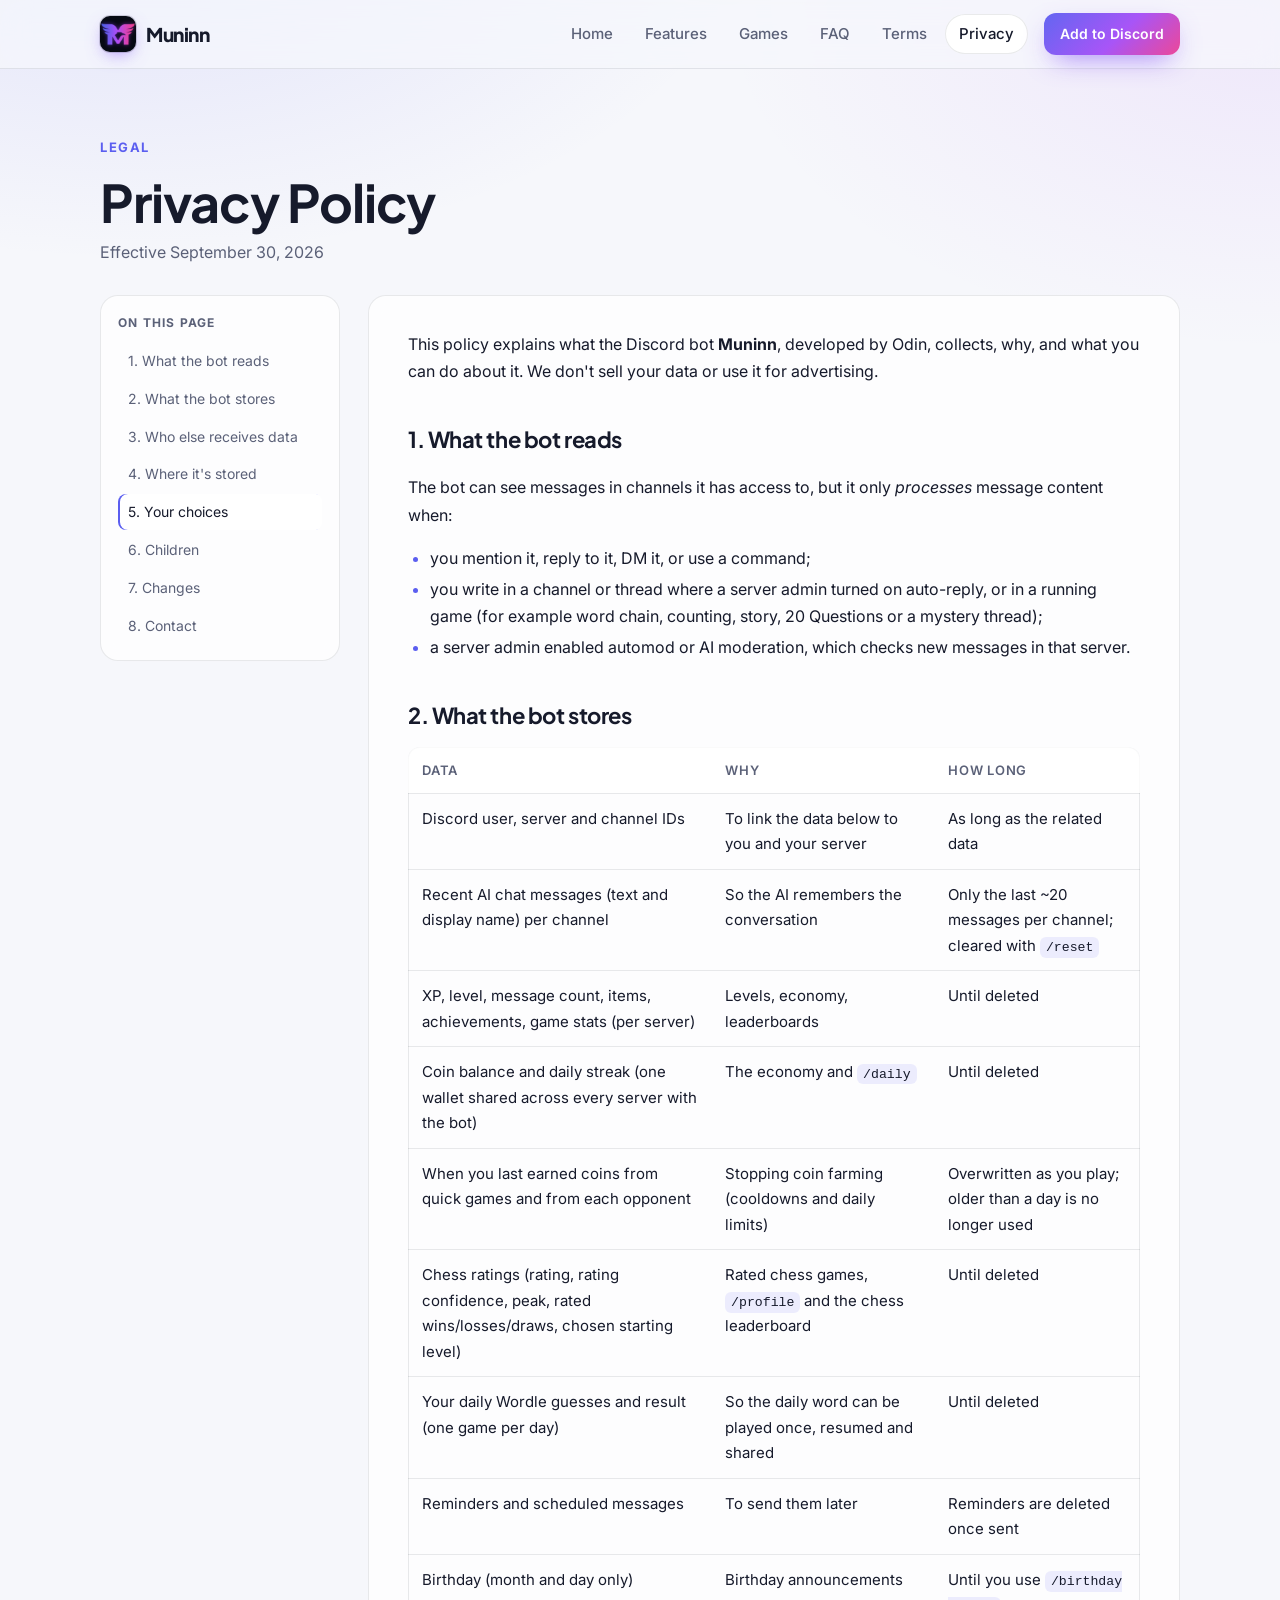
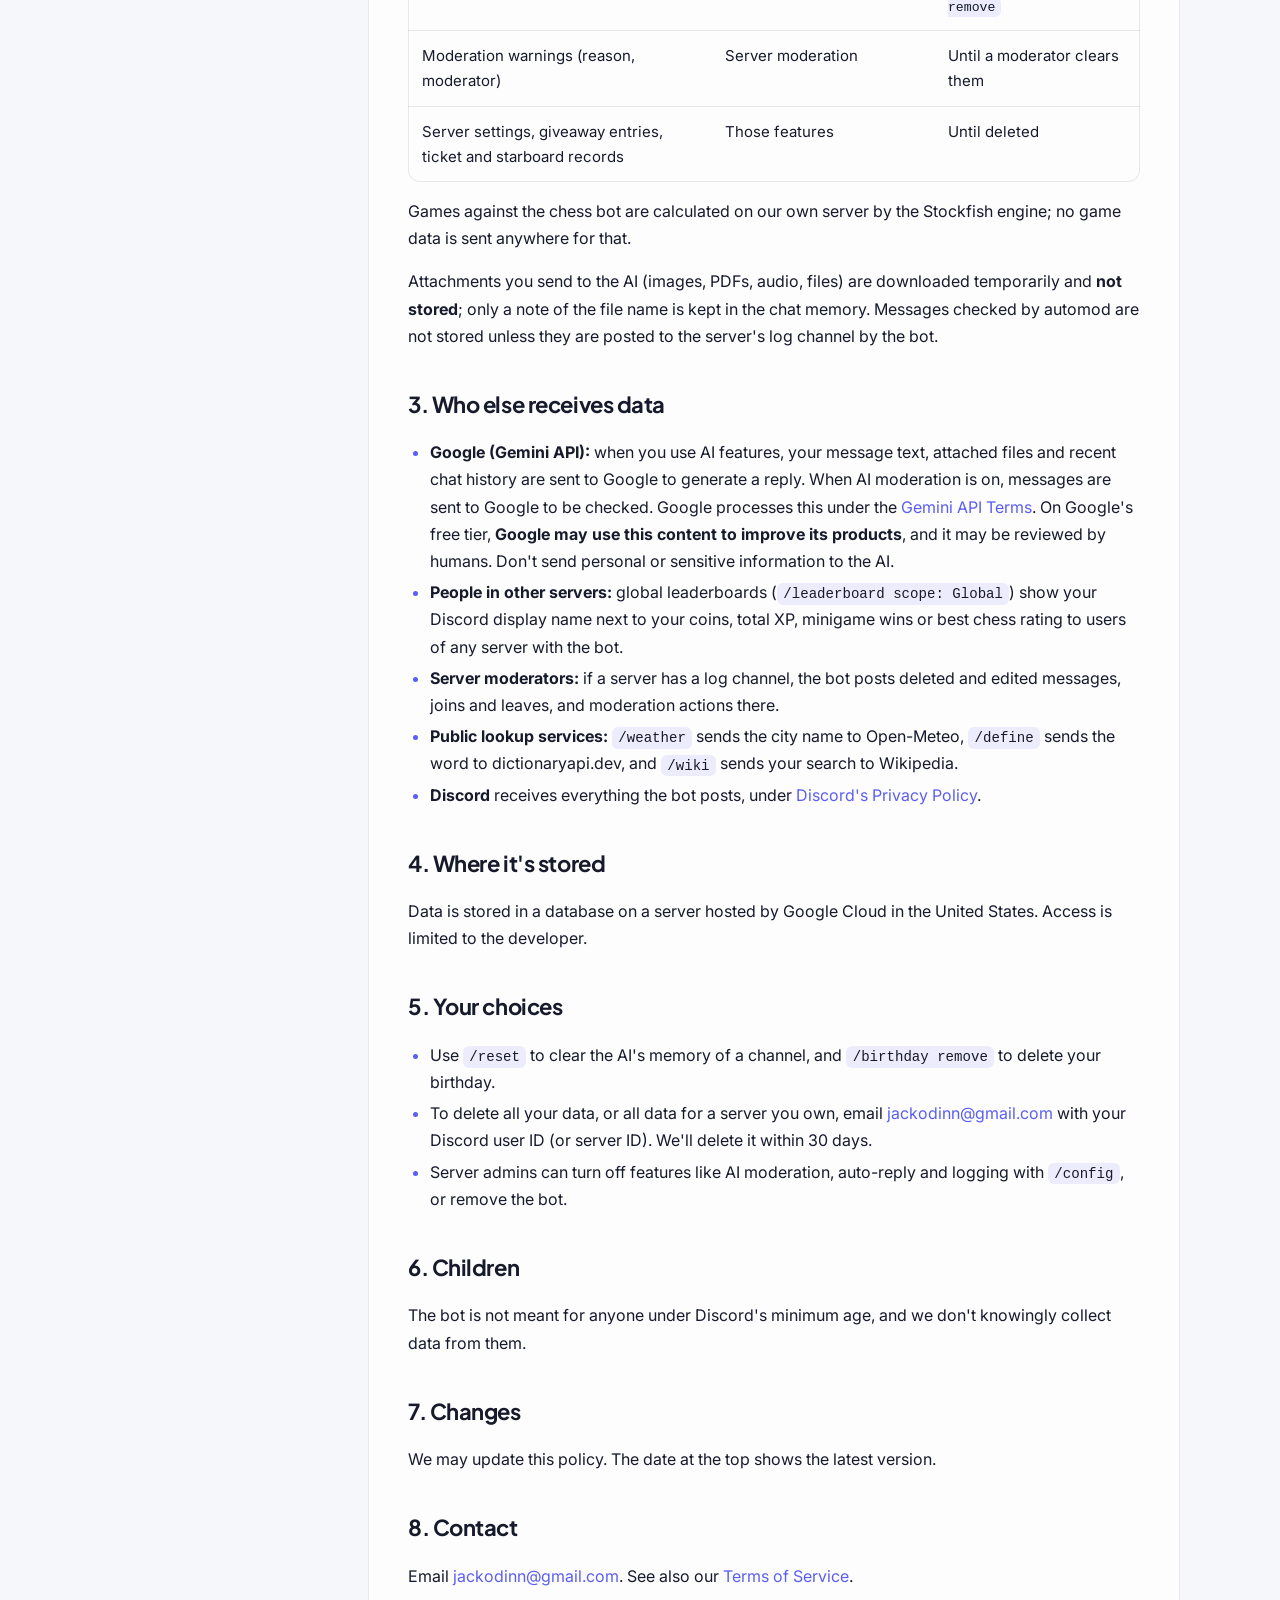
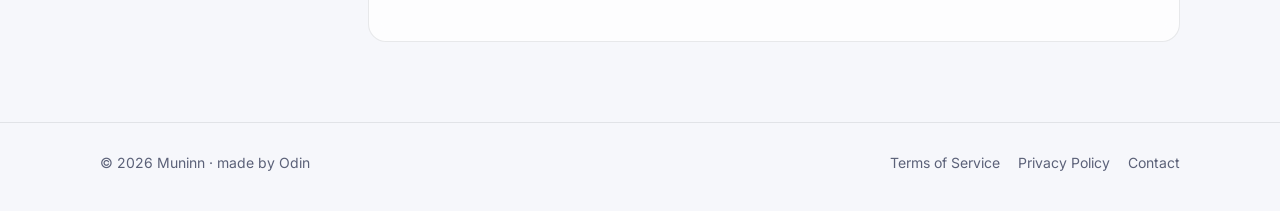
==== privacy.html @ 5df049d1 "Privacy: daily Wordle guesses are saved Co-Authored-By: Claude Opus 5.5 <noreply@anthropic.com> Clau" ====
<!doctype html>
<html lang="en">
<head>
  <meta charset="utf-8">
  <meta name="viewport" content="width=device-width, initial-scale=1">
  <title>Privacy Policy · Muninn</title>
  <meta name="description" content="What the Muninn Discord bot collects, why, and how to delete it.">
  <link rel="icon" type="image/png" sizes="32x32" href="assets/brand/favicon-32.png">
  <link rel="icon" type="image/png" sizes="192x192" href="assets/brand/icon-192.png">
  <link rel="apple-touch-icon" href="assets/brand/apple-touch-icon.png">
  <meta name="theme-color" content="#0a0c14">
  <meta property="og:type" content="website">
  <meta property="og:site_name" content="Muninn">
  <meta property="og:title" content="Privacy Policy · Muninn">
  <meta property="og:description" content="What the Muninn Discord bot collects, why, and how to delete it.">
  <meta property="og:url" content="https://jackodinn.github.io/Muninn-SubDetails-Website/privacy.html">
  <meta property="og:image" content="https://jackodinn.github.io/Muninn-SubDetails-Website/assets/brand/og.jpg">
  <meta property="og:image:width" content="1200">
  <meta property="og:image:height" content="630">
  <meta property="og:image:alt" content="Muninn logo and a purple raven, with the text: AI chat, 30 minigames, a Stockfish chess bot, levels and moderation for your Discord server">
  <meta name="twitter:card" content="summary_large_image">
  <link rel="preconnect" href="https://fonts.googleapis.com">
  <link rel="preconnect" href="https://fonts.gstatic.com" crossorigin>
  <link rel="stylesheet" href="https://fonts.googleapis.com/css2?family=Inter:wght@400;500;600;700&family=Plus+Jakarta+Sans:wght@700;800&display=swap">
  <link rel="stylesheet" href="style.css">
  <script src="config.js"></script>
  <script src="site.js" defer></script>
</head>
<body>
  <header class="nav">
    <div class="container">
      <a class="brand" href="index.html"><img class="brand-mark" src="assets/brand/icon-192.png" alt="" width="36" height="36"><span data-site="botName">Muninn</span></a>
      <nav class="nav-links" aria-label="Main">
        <a href="index.html">Home</a>
        <a href="index.html#features">Features</a>
        <a href="index.html#games">Games</a>
        <a href="index.html#faq">FAQ</a>
        <a href="terms.html">Terms</a>
        <a href="privacy.html" aria-current="page">Privacy</a>
      </nav>
      <a class="btn shine" data-invite href="#">Add to Discord</a>
    </div>
    <span class="nav-progress" aria-hidden="true"></span>
  </header>

  <main>
    <section class="doc-hero">
      <div class="container">
        <span class="eyebrow">Legal</span>
        <h1>Privacy Policy</h1>
        <p>Effective <span data-site="effectiveDate">September 30, 2026</span></p>
      </div>
    </section>
    <div class="container doc">
      <aside class="card toc" aria-label="On this page"><strong>On this page</strong><ol></ol></aside>
      <article class="card prose">
        <p>This policy explains what the Discord bot <strong><span data-site="botName">Muninn</span></strong>, developed by <span data-site="developer">Odin</span>, collects, why, and what you can do about it. We don't sell your data or use it for advertising.</p>

        <h2>1. What the bot reads</h2>
        <p>The bot can see messages in channels it has access to, but it only <em>processes</em> message content when:</p>
        <ul>
          <li>you mention it, reply to it, DM it, or use a command;</li>
          <li>you write in a channel or thread where a server admin turned on auto-reply, or in a running game (for example word chain, counting, story, 20 Questions or a mystery thread);</li>
          <li>a server admin enabled automod or AI moderation, which checks new messages in that server.</li>
        </ul>

        <h2>2. What the bot stores</h2>
        <div class="table-wrap">
          <table>
            <tr><th>Data</th><th>Why</th><th>How long</th></tr>
            <tr><td>Discord user, server and channel IDs</td><td>To link the data below to you and your server</td><td>As long as the related data</td></tr>
            <tr><td>Recent AI chat messages (text and display name) per channel</td><td>So the AI remembers the conversation</td><td>Only the last ~20 messages per channel; cleared with <code>/reset</code></td></tr>
            <tr><td>XP, level, message count, items, achievements, game stats (per server)</td><td>Levels, economy, leaderboards</td><td>Until deleted</td></tr>
            <tr><td>Coin balance and daily streak (one wallet shared across every server with the bot)</td><td>The economy and <code>/daily</code></td><td>Until deleted</td></tr>
            <tr><td>When you last earned coins from quick games and from each opponent</td><td>Stopping coin farming (cooldowns and daily limits)</td><td>Overwritten as you play; older than a day is no longer used</td></tr>
            <tr><td>Chess ratings (rating, rating confidence, peak, rated wins/losses/draws, chosen starting level)</td><td>Rated chess games, <code>/profile</code> and the chess leaderboard</td><td>Until deleted</td></tr>
            <tr><td>Your daily Wordle guesses and result (one game per day)</td><td>So the daily word can be played once, resumed and shared</td><td>Until deleted</td></tr>
            <tr><td>Reminders and scheduled messages</td><td>To send them later</td><td>Reminders are deleted once sent</td></tr>
            <tr><td>Birthday (month and day only)</td><td>Birthday announcements</td><td>Until you use <code>/birthday remove</code></td></tr>
            <tr><td>Moderation warnings (reason, moderator)</td><td>Server moderation</td><td>Until a moderator clears them</td></tr>
            <tr><td>Server settings, giveaway entries, ticket and starboard records</td><td>Those features</td><td>Until deleted</td></tr>
          </table>
        </div>
        <p>Games against the chess bot are calculated on our own server by the Stockfish engine; no game data is sent anywhere for that.</p>
        <p>Attachments you send to the AI (images, PDFs, audio, files) are downloaded temporarily and <strong>not stored</strong>; only a note of the file name is kept in the chat memory. Messages checked by automod are not stored unless they are posted to the server's log channel by the bot.</p>

        <h2>3. Who else receives data</h2>
        <ul>
          <li><strong>Google (Gemini API):</strong> when you use AI features, your message text, attached files and recent chat history are sent to Google to generate a reply. When AI moderation is on, messages are sent to Google to be checked. Google processes this under the <a href="https://ai.google.dev/gemini-api/terms">Gemini API Terms</a>. On Google's free tier, <strong>Google may use this content to improve its products</strong>, and it may be reviewed by humans. Don't send personal or sensitive information to the AI.</li>
          <li><strong>People in other servers:</strong> global leaderboards (<code>/leaderboard scope: Global</code>) show your Discord display name next to your coins, total XP, minigame wins or best chess rating to users of any server with the bot.</li>
          <li><strong>Server moderators:</strong> if a server has a log channel, the bot posts deleted and edited messages, joins and leaves, and moderation actions there.</li>
          <li><strong>Public lookup services:</strong> <code>/weather</code> sends the city name to Open-Meteo, <code>/define</code> sends the word to dictionaryapi.dev, and <code>/wiki</code> sends your search to Wikipedia.</li>
          <li><strong>Discord</strong> receives everything the bot posts, under <a href="https://discord.com/privacy">Discord's Privacy Policy</a>.</li>
        </ul>

        <h2>4. Where it's stored</h2>
        <p>Data is stored in a database on a server hosted by Google Cloud in the United States. Access is limited to the developer.</p>

        <h2>5. Your choices</h2>
        <ul>
          <li>Use <code>/reset</code> to clear the AI's memory of a channel, and <code>/birthday remove</code> to delete your birthday.</li>
          <li>To delete all your data, or all data for a server you own, email <a data-mailto href="#">your-email@example.com</a> with your Discord user ID (or server ID). We'll delete it within 30 days.</li>
          <li>Server admins can turn off features like AI moderation, auto-reply and logging with <code>/config</code>, or remove the bot.</li>
        </ul>

        <h2>6. Children</h2>
        <p>The bot is not meant for anyone under Discord's minimum age, and we don't knowingly collect data from them.</p>

        <h2>7. Changes</h2>
        <p>We may update this policy. The date at the top shows the latest version.</p>

        <h2>8. Contact</h2>
        <p>Email <a data-mailto href="#">your-email@example.com</a>. See also our <a href="terms.html">Terms of Service</a>.</p>
      </article>
    </div>
  </main>

  <footer>
    <div class="container">
      <p>© <span data-year>2026</span> <span data-site="botName">Muninn</span> · made by <span data-site="developer">Odin</span></p>
      <nav aria-label="Footer"><a href="terms.html">Terms of Service</a><a href="privacy.html">Privacy Policy</a><a data-mailto="link" href="#">Contact</a></nav>
    </div>
  </footer>
</body>
</html>
---- style.css ----
/* Muninn website: dark-first, glassy cards, gradient accents. Light mode follows the system. */
:root {
  --bg: #0a0c14;
  --bg-glow-1: rgba(99, 102, 241, 0.22);
  --bg-glow-2: rgba(168, 85, 247, 0.16);
  --surface: rgba(255, 255, 255, 0.04);
  --surface-strong: rgba(255, 255, 255, 0.07);
  --border: rgba(255, 255, 255, 0.09);
  --border-strong: rgba(255, 255, 255, 0.16);
  --text: #eceef6;
  --muted: #9aa0b5;
  --accent: #8b8cff;
  --gradient: linear-gradient(135deg, #6366f1 0%, #a855f7 55%, #ec4899 100%);
  --shadow: 0 20px 50px -20px rgba(0, 0, 0, 0.6);
  --radius: 18px;
  --nav-bg: rgba(10, 12, 20, 0.7);
  --code-bg: rgba(139, 140, 255, 0.12);
  color-scheme: dark;
}
@media (prefers-color-scheme: light) {
  :root {
    --bg: #f6f7fb;
    --bg-glow-1: rgba(99, 102, 241, 0.14);
    --bg-glow-2: rgba(168, 85, 247, 0.1);
    --surface: rgba(255, 255, 255, 0.75);
    --surface-strong: #ffffff;
    --border: rgba(20, 24, 40, 0.09);
    --border-strong: rgba(20, 24, 40, 0.16);
    --text: #161a2b;
    --muted: #5b6178;
    --accent: #5b5ef0;
    --shadow: 0 20px 50px -24px rgba(30, 35, 70, 0.28);
    --nav-bg: rgba(246, 247, 251, 0.75);
    --code-bg: rgba(91, 94, 240, 0.1);
    color-scheme: light;
  }
}

* { box-sizing: border-box; }
html { scroll-behavior: smooth; scroll-padding-top: 88px; }
body {
  margin: 0;
  min-height: 100vh;
  background:
    radial-gradient(900px 500px at 10% -10%, var(--bg-glow-1), transparent 70%),
    radial-gradient(800px 500px at 100% 0%, var(--bg-glow-2), transparent 70%),
    var(--bg);
  background-attachment: fixed;
  color: var(--text);
  font: 16px/1.7 "Inter", system-ui, -apple-system, "Segoe UI", Roboto, sans-serif;
  -webkit-font-smoothing: antialiased;
}
h1, h2, h3, .brand { font-family: "Plus Jakarta Sans", "Inter", system-ui, sans-serif; letter-spacing: -0.02em; }
a { color: var(--accent); text-decoration: none; }
a:hover { text-decoration: underline; }
:focus-visible { outline: 2px solid var(--accent); outline-offset: 3px; border-radius: 6px; }
code {
  font: 0.88em/1 "JetBrains Mono", ui-monospace, SFMono-Regular, Menlo, monospace;
  background: var(--code-bg);
  color: var(--text);
  padding: 0.2em 0.45em;
  border-radius: 6px;
}
img { max-width: 100%; display: block; }
[hidden] { display: none !important; }

/* Scrollbar */
* { scrollbar-width: thin; scrollbar-color: var(--border-strong) transparent; }
::-webkit-scrollbar { width: 10px; height: 10px; }
::-webkit-scrollbar-track { background: transparent; }
::-webkit-scrollbar-thumb { background: var(--border-strong); border-radius: 999px; border: 2px solid transparent; background-clip: padding-box; }
::-webkit-scrollbar-thumb:hover { background: var(--accent); background-clip: padding-box; }

.container { max-width: 1120px; margin: 0 auto; padding: 0 20px; }

/* Navigation */
.nav {
  position: sticky; top: 0; z-index: 10;
  background: var(--nav-bg);
  backdrop-filter: blur(14px) saturate(160%);
  -webkit-backdrop-filter: blur(14px) saturate(160%);
  border-bottom: 1px solid var(--border);
}
.nav .container { display: flex; align-items: center; gap: 16px; height: 68px; }
.brand { display: flex; align-items: center; gap: 10px; font-weight: 800; font-size: 19px; color: var(--text); }
.brand:hover { text-decoration: none; }
.brand-mark {
  width: 36px; height: 36px; border-radius: 10px; background: #0a0c14;
  box-shadow: 0 0 0 1px var(--border-strong), 0 6px 18px -6px rgba(139, 92, 246, 0.8);
}
.nav-links { display: flex; gap: 4px; margin-left: auto; }
.nav-links a {
  color: var(--muted); font-weight: 500; font-size: 15px; padding: 7px 14px; border-radius: 999px; transition: color 0.2s, background 0.2s;
  white-space: nowrap;
}
.nav-links a:hover { color: var(--text); background: var(--surface-strong); text-decoration: none; }
.nav-links a[aria-current="page"] { color: var(--text); background: var(--surface-strong); box-shadow: inset 0 0 0 1px var(--border); }
.nav .btn { padding: 9px 16px; font-size: 14px; }

/* Buttons */
.btn {
  display: inline-flex; align-items: center; gap: 8px; padding: 13px 22px; border-radius: 12px;
  font-weight: 600; font-size: 15px; color: #fff; background: var(--gradient); border: 0;
  box-shadow: 0 10px 28px -10px rgba(139, 92, 246, 0.9); transition: transform 0.2s, box-shadow 0.2s, filter 0.2s;
}
.btn:hover { text-decoration: none; transform: translateY(-2px); filter: brightness(1.08); box-shadow: 0 16px 36px -12px rgba(139, 92, 246, 1); }
.btn-ghost { background: var(--surface); color: var(--text); box-shadow: inset 0 0 0 1px var(--border-strong); }
.btn-ghost:hover { background: var(--surface-strong); box-shadow: inset 0 0 0 1px var(--accent); }

/* Hero */
.hero { padding: 88px 0 56px; text-align: center; }
.hero-logo {
  width: 150px; height: 150px; margin: 0 auto 28px; border-radius: 36px; background: #0a0c14;
  box-shadow: 0 0 0 1px var(--border-strong), 0 24px 70px -18px rgba(168, 85, 247, 0.75);
}
.badge {
  display: inline-flex; align-items: center; gap: 8px; padding: 6px 14px; border-radius: 999px; font-size: 13px; font-weight: 600;
  color: var(--muted); background: var(--surface); box-shadow: inset 0 0 0 1px var(--border);
}
.badge .dot { width: 8px; height: 8px; border-radius: 50%; background: #22c55e; box-shadow: 0 0 0 4px rgba(34, 197, 94, 0.18); }
.hero h1 { font-size: clamp(40px, 7vw, 72px); line-height: 1.05; margin: 22px 0 16px; font-weight: 800; }
.gradient-text { background: var(--gradient); -webkit-background-clip: text; background-clip: text; color: transparent; }
.hero p.lead { font-size: clamp(17px, 2.2vw, 20px); color: var(--muted); max-width: 640px; margin: 0 auto 32px; }
.hero-actions { display: flex; gap: 12px; justify-content: center; flex-wrap: wrap; }
.stats { display: grid; grid-template-columns: repeat(4, 1fr); gap: 12px; max-width: 760px; margin: 56px auto 0; }
.stat { padding: 18px 12px; border-radius: 16px; background: var(--surface); box-shadow: inset 0 0 0 1px var(--border); }
.stat strong { display: block; font: 800 28px/1.1 "Plus Jakarta Sans", sans-serif; }
.stat > span { color: var(--muted); font-size: 13px; }

/* Sections */
section { padding: 56px 0; }
.section-head { text-align: center; max-width: 640px; margin: 0 auto 36px; }
.eyebrow { color: var(--accent); font-weight: 700; font-size: 13px; letter-spacing: 0.12em; text-transform: uppercase; }
.section-head h2 { font-size: clamp(28px, 4vw, 40px); line-height: 1.15; margin: 10px 0 12px; }
.section-head p { color: var(--muted); margin: 0; }

.card {
  background: var(--surface); border-radius: var(--radius); box-shadow: inset 0 0 0 1px var(--border);
  backdrop-filter: blur(10px); -webkit-backdrop-filter: blur(10px);
}
.features { display: grid; grid-template-columns: repeat(3, 1fr); gap: 16px; }
.feature { padding: 24px; transition: transform 0.25s, box-shadow 0.25s, background 0.25s; }
.feature:hover { transform: translateY(-4px); background: var(--surface-strong); box-shadow: inset 0 0 0 1px var(--border-strong), var(--shadow); }
.icon {
  width: 46px; height: 46px; border-radius: 13px; display: grid; place-items: center; font-size: 22px; margin-bottom: 16px;
  background: linear-gradient(135deg, rgba(99, 102, 241, 0.25), rgba(168, 85, 247, 0.2)); box-shadow: inset 0 0 0 1px var(--border);
}
.feature h3 { margin: 0 0 6px; font-size: 18px; }
.feature p { margin: 0; color: var(--muted); font-size: 15px; }
.feature code { font-size: 0.82em; }

/* Game showcase */
.showcase { display: grid; grid-template-columns: repeat(6, 1fr); gap: 16px; align-items: start; }
.shot { padding: 14px; display: flex; flex-direction: column; gap: 12px; grid-column: span 2; }
.shot.wide { grid-column: span 3; }
.shot img { border-radius: 12px; width: 100%; height: auto; }
.shot figcaption { display: flex; justify-content: space-between; align-items: baseline; gap: 8px; padding: 0 4px 2px; }
.shot figcaption strong { font-size: 15px; }
.shot figcaption span { color: var(--muted); font-size: 13px; }
figure { margin: 0; }

/* Steps */
.steps { display: grid; grid-template-columns: repeat(3, 1fr); gap: 16px; counter-reset: step; }
.step { padding: 24px; }
.step::before {
  counter-increment: step; content: counter(step);
  display: grid; place-items: center; width: 34px; height: 34px; border-radius: 10px; margin-bottom: 14px;
  font: 800 16px/1 "Plus Jakarta Sans", sans-serif; color: #fff; background: var(--gradient);
}
.step h3 { margin: 0 0 6px; font-size: 17px; }
.step p { margin: 0; color: var(--muted); font-size: 15px; }

.cta { text-align: center; padding: 48px 24px; position: relative; overflow: hidden; }
.cta::before { content: ""; position: absolute; inset: -40% -10% auto; height: 120%; background: radial-gradient(closest-side, var(--bg-glow-1), transparent); pointer-events: none; }
.cta > * { position: relative; }
.cta h2 { font-size: clamp(26px, 4vw, 36px); margin: 0 0 10px; }
.cta p { color: var(--muted); margin: 0 0 24px; }

/* Legal pages */
.doc-hero { padding: 64px 0 28px; }
.doc-hero h1 { font-size: clamp(34px, 5vw, 52px); margin: 14px 0 8px; line-height: 1.1; }
.doc-hero p { color: var(--muted); margin: 0; }
.doc { display: grid; grid-template-columns: 240px 1fr; gap: 28px; align-items: start; padding-bottom: 56px; }
.toc { position: sticky; top: 92px; padding: 18px; font-size: 14px; }
.toc strong { display: block; font-size: 12px; letter-spacing: 0.1em; text-transform: uppercase; color: var(--muted); margin-bottom: 10px; }
.toc ol { list-style: none; margin: 0; padding: 0; display: grid; gap: 2px; }
.toc a { display: block; color: var(--muted); padding: 6px 10px; border-radius: 8px; transition: background 0.2s, color 0.2s; }
.toc a:hover, .toc a.active { color: var(--text); background: var(--surface-strong); text-decoration: none; }
.toc a.active { box-shadow: inset 2px 0 0 var(--accent); }
.prose { padding: 36px 40px; min-width: 0; }
.prose > :first-child { margin-top: 0; }
.prose h2 { font-size: 22px; margin: 36px 0 10px; }
.prose ul { padding-left: 22px; }
.prose li { margin: 4px 0; }
.prose li::marker { color: var(--accent); }
.table-wrap { overflow-x: auto; border-radius: 12px; box-shadow: inset 0 0 0 1px var(--border); margin: 12px 0 16px; }
table { width: 100%; border-collapse: collapse; font-size: 15px; min-width: 560px; }
th, td { text-align: left; padding: 12px 14px; border-bottom: 1px solid var(--border); vertical-align: top; }
tr:last-child td { border-bottom: 0; }
th { color: var(--muted); font-weight: 600; font-size: 13px; text-transform: uppercase; letter-spacing: 0.06em; background: var(--surface); }
.callout { padding: 14px 18px; border-radius: 12px; background: var(--code-bg); box-shadow: inset 3px 0 0 var(--accent); margin: 16px 0; }

/* Footer */
footer { border-top: 1px solid var(--border); margin-top: 24px; }
footer .container { display: flex; justify-content: space-between; align-items: center; gap: 16px; padding-top: 28px; padding-bottom: 36px; flex-wrap: wrap; }
footer p { margin: 0; color: var(--muted); font-size: 14px; }
footer nav { display: flex; gap: 18px; font-size: 14px; }
footer nav a { color: var(--muted); }
footer nav a:hover { color: var(--text); }

/* Scroll-in animation (skipped for people who prefer less motion) */
.reveal { opacity: 0; transform: translateY(18px); transition: opacity 0.6s ease, transform 0.6s ease; }
.reveal.visible { opacity: 1; transform: none; }
@media (prefers-reduced-motion: reduce) {
  html { scroll-behavior: auto; }
  .reveal { opacity: 1; transform: none; transition: none; }
  .btn, .feature { transition: none; }
}

/* Responsive */
@media (max-width: 900px) {
  .features { grid-template-columns: repeat(2, 1fr); }
  .shot, .shot.wide { grid-column: span 3; }
  .doc { grid-template-columns: 1fr; }
  .toc { position: static; }
  .toc ol { grid-template-columns: repeat(2, 1fr); }
}
@media (max-width: 640px) {
  .container { padding: 0 16px; }
  .nav .container { height: auto; padding-top: 12px; padding-bottom: 12px; flex-wrap: wrap; }
  .nav-links { order: 3; width: 100%; margin-left: 0; overflow-x: auto; }
  .nav .btn { margin-left: auto; }
  .hero { padding: 48px 0 40px; }
  .hero-logo { width: 112px; height: 112px; border-radius: 28px; margin-bottom: 22px; }
  .stats { grid-template-columns: repeat(2, 1fr); margin-top: 40px; }
  .features, .steps { grid-template-columns: 1fr; }
  .shot, .shot.wide { grid-column: span 6; }
  .toc ol { grid-template-columns: 1fr; }
  .prose { padding: 24px 20px; }
  section { padding: 40px 0; }
}

/* =====================================================================
   v2 effects (ideas adapted from the Topnet Motion Lookbook)
   ===================================================================== */
.container.narrow { max-width: 760px; }
.reveal { transition-delay: var(--d, 0ms); }

/* Header: shrinks after scrolling, with a reading-progress line */
.nav .container { transition: height 0.35s ease; }
.nav.stuck .container { height: 56px; }
.nav .brand-mark { transition: width 0.35s, height 0.35s; }
.nav.stuck .brand-mark { width: 30px; height: 30px; }
.nav.stuck { box-shadow: 0 10px 30px -18px rgba(0, 0, 0, 0.8); }
.nav-progress { position: absolute; left: 0; bottom: -1px; height: 2px; width: 0; background: var(--gradient); }

/* Buttons: shine sweep, arrow circle, fill on hover */
.btn { position: relative; overflow: hidden; }
.btn.shine::after {
  content: ""; position: absolute; inset: 0; transform: translateX(-130%);
  background: linear-gradient(110deg, transparent 30%, rgba(255, 255, 255, 0.45) 50%, transparent 70%);
}
.btn.shine:hover::after { transition: transform 0.8s ease; transform: translateX(130%); }
.loaded .hero .btn.shine::after { animation: shine 1.2s 1.1s ease; }
@keyframes shine { from { transform: translateX(-130%); } to { transform: translateX(130%); } }
.btn-arrow { padding-right: 52px; }
.btn-arrow .circ {
  position: absolute; right: 6px; top: 6px; bottom: 6px; aspect-ratio: 1; border-radius: 9px;
  background: rgba(255, 255, 255, 0.18); display: grid; place-items: center; transition: background 0.3s, color 0.3s;
}
.btn-arrow .circ svg { width: 16px; height: 16px; transition: transform 0.35s; }
.btn-arrow:hover .circ { background: #fff; color: #7c3aed; }
.btn-arrow:hover .circ svg { transform: rotate(-45deg); }
.btn-fill { background: linear-gradient(var(--accent), var(--accent)) 0 0 / 0 100% no-repeat, var(--surface); transition: background-size 0.45s cubic-bezier(.2, .8, .2, 1), color 0.3s, box-shadow 0.3s, transform 0.2s; }
.btn-fill:hover { background-size: 100% 100%; color: #fff; }

/* Hero: drifting dot grid, glowing blobs, parallax badges */
.hero { position: relative; overflow: hidden; isolation: isolate; }
.hero-grid {
  position: absolute; inset: -40px; z-index: -1;
  background-image: radial-gradient(rgba(167, 139, 250, 0.35) 1.2px, transparent 1.4px); background-size: 24px 24px;
  animation: drift 18s linear infinite;
  -webkit-mask-image: radial-gradient(ellipse 60% 70% at 50% 35%, #000 10%, transparent 70%);
  mask-image: radial-gradient(ellipse 60% 70% at 50% 35%, #000 10%, transparent 70%);
}
@keyframes drift { to { transform: translate(24px, 24px); } }
.blob { position: absolute; z-index: -1; border-radius: 50%; filter: blur(60px); opacity: 0.55; pointer-events: none; }
.blob-a { width: 380px; height: 380px; background: #6d28d9; left: -120px; top: -80px; animation: blob 12s ease-in-out infinite alternate; }
.blob-b { width: 320px; height: 320px; background: #db2777; right: -100px; top: 160px; opacity: 0.35; animation: blob 15s ease-in-out infinite alternate-reverse; }
@keyframes blob { to { transform: translate(60px, 40px) scale(1.15); } }
@media (prefers-color-scheme: light) { .blob { opacity: 0.18; } .blob-b { opacity: 0.12; } }
.hero-visual { position: relative; width: min(620px, 100%); height: 196px; margin: 0 auto 8px; display: grid; place-items: center; }
.hero-visual .hero-logo { margin: 0; }
.hero-visual [data-depth] { transition: translate 0.35s ease-out; }
.float-badge {
  position: absolute; display: flex; align-items: center; gap: 10px; padding: 9px 13px; border-radius: 14px; text-align: left;
  background: var(--nav-bg); backdrop-filter: blur(12px); -webkit-backdrop-filter: blur(12px);
  box-shadow: inset 0 0 0 1px var(--border-strong), var(--shadow); white-space: nowrap; animation: bob 4.5s ease-in-out infinite;
}
.float-badge b { display: block; font-size: 13px; line-height: 1.2; }
.float-badge small { color: var(--muted); font-size: 11.5px; }
.fb-ic { width: 30px; height: 30px; border-radius: 9px; display: grid; place-items: center; background: var(--surface-strong); font-size: 16px; }
.fb-1 { left: 0; top: 6px; }
.fb-2 { right: 0; top: 66px; animation-delay: -1.5s; }
.fb-3 { left: 40px; bottom: 4px; animation-delay: -3s; }
@keyframes bob { 50% { transform: translateY(-9px); } }
.loaded .float-badge { animation: pop-in 0.7s cubic-bezier(.2, .9, .25, 1.12) both, bob 4.5s 1s ease-in-out infinite; }
.loaded .fb-1 { animation-delay: 0.6s, 1.3s; }
.loaded .fb-2 { animation-delay: 0.8s, 1.5s; }
.loaded .fb-3 { animation-delay: 1s, 1.7s; }
@keyframes pop-in { from { opacity: 0; transform: translateY(16px) scale(0.92); } }
.loaded .hero-logo { animation: logo-in 1s 0.1s cubic-bezier(.2, .9, .25, 1.12) both; }
@keyframes logo-in { from { opacity: 0; transform: translateY(30px) rotate(-6deg) scale(0.9); } }

/* Headline: words rise in; the last part rotates through phrases with a drawn underline */
.w { display: inline-block; overflow: hidden; vertical-align: top; padding-bottom: 0.08em; margin-bottom: -0.08em; }
.w > span { display: inline-block; }
.loaded .w > span { animation: rise 0.8s cubic-bezier(.2, .8, .2, 1) both; animation-delay: calc(var(--i) * 70ms + 150ms); }
@keyframes rise { from { transform: translateY(110%); } }
.rot { display: inline-grid; vertical-align: bottom; overflow: hidden; padding-bottom: 0.12em; }
.rot > span {
  grid-area: 1 / 1; justify-self: start; white-space: nowrap; transform: translateY(105%); opacity: 0;
  background: var(--gradient); -webkit-background-clip: text; background-clip: text; color: transparent;
  transition: transform 0.55s cubic-bezier(.2, .8, .2, 1), opacity 0.4s;
}
.rot > span::after {
  content: ""; display: block; height: 4px; border-radius: 4px; margin-top: 2px; background: var(--gradient);
  transform: scaleX(0); transform-origin: left; transition: transform 0.7s 0.3s cubic-bezier(.2, .8, .2, 1);
}
.rot > span.on { transform: none; opacity: 1; }
.rot > span.on::after { transform: scaleX(1); }
.rot > span.out { transform: translateY(-105%); opacity: 0; }

/* Features: tabs with sliding indicator + Discord mock */
.tabs { display: grid; grid-template-columns: 280px minmax(0, 1fr); gap: 20px; align-items: start; }
.tab-list { position: relative; display: flex; flex-direction: column; gap: 4px; }
.tab-list button {
  display: flex; align-items: center; gap: 12px; text-align: left; padding: 12px 14px 12px 18px; border-radius: 14px;
  background: none; border: 0; color: var(--muted); font: inherit; cursor: pointer; transition: background 0.25s, color 0.25s;
}
.tab-list button b { display: block; color: var(--text); font-size: 15px; }
.tab-list button small { font-size: 13px; }
.tab-list button:hover { background: var(--surface); }
.tab-list button[aria-selected="true"] { background: var(--surface-strong); box-shadow: inset 0 0 0 1px var(--border); }
.t-ic { width: 38px; height: 38px; flex: none; border-radius: 11px; display: grid; place-items: center; font-size: 18px; background: var(--surface-strong); transition: background 0.3s; }
.tab-list button[aria-selected="true"] .t-ic { background: var(--gradient); }
.tab-ind { position: absolute; left: 0; width: 3px; border-radius: 3px; background: var(--gradient); transition: top 0.45s cubic-bezier(.2, .8, .2, 1), height 0.45s; }
.tab-view { overflow: hidden; min-height: 380px; background: #313338; color: #dbdee1; box-shadow: inset 0 0 0 1px rgba(255, 255, 255, 0.06), var(--shadow); }
.dc-bar { display: flex; align-items: center; gap: 8px; padding: 12px 16px; font-weight: 600; color: #f2f3f5; border-bottom: 1px solid #26272d; background: #2b2d31; }
.dc-hash { color: #80848e; font-size: 20px; line-height: 1; }
.dc-dots { margin-left: auto; display: flex; gap: 5px; }
.dc-dots i { width: 9px; height: 9px; border-radius: 50%; background: #4e5058; }
.tab-panel { padding: 16px 18px 20px; display: grid; gap: 14px; }
.tab-panel.swap > * { animation: panel-in 0.5s cubic-bezier(.2, .8, .2, 1) both; }
.tab-panel.swap > *:nth-child(2) { animation-delay: 90ms; }
.tab-panel.swap > *:nth-child(3) { animation-delay: 180ms; }
@keyframes panel-in { from { opacity: 0; transform: translateY(12px); } }
.msg { display: grid; grid-template-columns: 40px minmax(0, 1fr); gap: 12px; font-size: 15px; line-height: 1.45; }
.msg p { margin: 0; }
.av { width: 40px; height: 40px; border-radius: 50%; display: grid; place-items: center; font-weight: 700; color: #fff; background: #5865f2; }
img.av { background: #0a0c14; }
.av-user { background: linear-gradient(135deg, #0ea5e9, #22c55e); }
.who { font-weight: 600; color: #f2f3f5; margin-bottom: 2px !important; }
.who time { font-weight: 400; font-size: 12px; color: #949ba4; margin-left: 6px; }
.app { font-size: 10px; font-weight: 700; background: #5865f2; color: #fff; padding: 1px 5px; border-radius: 4px; vertical-align: 2px; margin-left: 2px; }
.mention { background: rgba(88, 101, 242, 0.3); color: #c9cdfb; border-radius: 4px; padding: 0 3px; }
.cmd { color: #c9cdfb; font-family: "JetBrains Mono", ui-monospace, monospace; font-size: 14px; }
.embed { margin-top: 6px; background: #2b2d31; border-left: 4px solid #a855f7; border-radius: 4px; padding: 10px 14px; font-size: 14px; max-width: 460px; }
.embed b:first-child { display: block; color: #f2f3f5; margin-bottom: 4px; }
.embed ul { margin: 4px 0 0; padding-left: 18px; }
.embed.warn { border-left-color: #f23f43; }
.embed.info { border-left-color: #23a55a; }
.embed .muted { color: #949ba4; font-size: 13px; }
.embed.profile .lvl { color: #dbdee1; font-weight: 600; margin: 2px 0 6px; }
.xp { display: block; height: 6px; border-radius: 6px; background: #1e1f22; overflow: hidden; }
.xp i { display: block; height: 100%; width: 0; background: var(--gradient); transition: width 1.2s 0.3s cubic-bezier(.2, .8, .2, 1); }
.tab-panel:not([hidden]) .xp i { width: 64%; }
.pgrid { display: grid; grid-template-columns: repeat(3, 1fr); gap: 8px; margin-top: 10px; }
.pgrid span { display: grid; font-weight: 700; color: #f2f3f5; }
.pgrid small { font-weight: 600; font-size: 12px; color: #b5bac1; }
.dc-buttons { display: flex; flex-wrap: wrap; gap: 8px; margin-top: 8px; }
.dc-buttons span { background: #4e5058; color: #fff; border-radius: 4px; padding: 6px 14px; font-size: 14px; font-weight: 500; }
.dc-buttons span.ok { background: #248046; }
.panel-points { list-style: none; margin: 4px 0 0; padding: 14px 0 0; border-top: 1px solid #3f4147; display: grid; gap: 6px; font-size: 14px; color: #b5bac1; }
.panel-points li::before { content: "✓"; color: #a78bfa; font-weight: 700; margin-right: 8px; }
.panel-points code { background: #1e1f22; color: #dbdee1; }

/* Command ribbons */
.marquee {
  overflow: hidden; margin-top: 16px; padding-block: 4px;
  -webkit-mask-image: linear-gradient(90deg, transparent, #000 8%, #000 92%, transparent);
  mask-image: linear-gradient(90deg, transparent, #000 8%, #000 92%, transparent);
}
.tabs + .marquee { margin-top: 40px; }
.mq-track { display: flex; gap: 10px; width: max-content; animation: mq 42s linear infinite; }
.marquee.rev .mq-track { animation-direction: reverse; animation-duration: 48s; }
.marquee:hover .mq-track { animation-play-state: paused; }
@keyframes mq { to { transform: translateX(calc(-50% - 5px)); } }
.chip {
  display: inline-flex; align-items: center; gap: 8px; padding: 10px 16px; border-radius: 12px; white-space: nowrap;
  font: 600 14px/1 "JetBrains Mono", ui-monospace, monospace; color: var(--text);
  background: var(--surface); box-shadow: inset 0 0 0 1px var(--border); transition: box-shadow 0.3s, color 0.3s;
}
.chip.alt { background: var(--surface-strong); }
.chip:hover { color: var(--accent); box-shadow: inset 0 0 0 1px var(--accent); }

/* Game flip cards */
.flips { display: grid; grid-template-columns: repeat(3, 1fr); gap: 16px; }
.flip { perspective: 1100px; aspect-ratio: 1 / 1.05; padding: 0; border: 0; background: none; cursor: pointer; font: inherit; color: inherit; text-align: left; }
.flip-in { display: block; position: relative; width: 100%; height: 100%; transform-style: preserve-3d; transition: transform 0.85s cubic-bezier(.3, .75, .2, 1); }
.face { position: absolute; inset: 0; border-radius: var(--radius); overflow: hidden; -webkit-backface-visibility: hidden; backface-visibility: hidden; }
.front { background: #0a0c14; box-shadow: inset 0 0 0 1px var(--border); display: flex; align-items: center; justify-content: center; padding: 16px 16px 66px; }
.front img { min-width: 0; min-height: 0; max-width: 100%; max-height: 100%; width: auto; height: auto; object-fit: contain; border-radius: 10px; }
.flip-label {
  position: absolute; left: 10px; right: 10px; bottom: 10px; display: flex; justify-content: space-between; align-items: center;
  padding: 10px 14px; border-radius: 12px; background: rgba(20, 22, 34, 0.9); color: #eceef6; box-shadow: inset 0 0 0 1px rgba(255, 255, 255, 0.08);
}
.turn { color: #a78bfa; font-size: 18px; transition: transform 0.5s; }
.flip:hover .turn { transform: rotate(180deg); }
.back {
  transform: rotateY(180deg); padding: 24px; display: flex; flex-direction: column; gap: 10px; color: #fff;
  background: linear-gradient(150deg, #312e81, #6d28d9 55%, #be185d);
}
.back b:first-child { font: 800 22px/1.2 "Plus Jakarta Sans", sans-serif; }
.cmdline { font: 600 13px/1.3 "JetBrains Mono", ui-monospace, monospace; background: rgba(0, 0, 0, 0.25); border-radius: 8px; padding: 7px 10px; align-self: flex-start; }
.back .li { display: flex; gap: 8px; font-size: 15px; }
.back .li::before { content: "✓"; font-weight: 700; color: #f0abfc; }
@media (hover: hover) { .flip:hover .flip-in { transform: rotateY(180deg); } }
.flip.flipped .flip-in, .flip:focus-visible .flip-in { transform: rotateY(180deg); }

/* Chess ladder: auto-advancing steps with a big outline number */
.ladder-steps { display: grid; grid-template-columns: repeat(5, 1fr); gap: 10px; }
.ladder-steps button { background: none; border: 0; padding: 0; text-align: left; cursor: pointer; color: var(--muted); font: inherit; }
.ladder-steps .bar { display: block; height: 4px; border-radius: 4px; background: var(--border-strong); overflow: hidden; margin-bottom: 10px; }
.ladder-steps .bar i { display: block; height: 100%; width: 0; background: var(--gradient); }
.ladder-steps button.done .bar i { width: 100%; }
.ladder-steps button[aria-selected="true"] .bar i { animation: fill 5s linear forwards; }
.ladder:hover .ladder-steps button[aria-selected="true"] .bar i { animation-play-state: paused; }
@keyframes fill { from { width: 0; } to { width: 100%; } }
.ladder-steps small { display: block; font-size: 13px; font-weight: 600; }
.ladder-steps b { font: 800 18px/1.3 "Plus Jakarta Sans", sans-serif; color: var(--text); opacity: 0.5; transition: opacity 0.3s; }
.ladder-steps button[aria-selected="true"] { color: var(--text); }
.ladder-steps button[aria-selected="true"] b { opacity: 1; }
.ladder-panel { margin-top: 22px; display: grid; grid-template-columns: auto 1fr; gap: 32px; align-items: center; padding: 30px 34px; }
.ladder-num { font: 800 clamp(72px, 12vw, 132px)/0.85 "Plus Jakarta Sans", sans-serif; letter-spacing: -0.04em; color: transparent; -webkit-text-stroke: 2px var(--accent); min-width: 3.1ch; }
.ladder-body h3 { margin: 0 0 6px; font-size: 24px; }
.ladder-body p { margin: 0 0 14px; color: var(--muted); max-width: 52ch; }
.reward { display: inline-flex; gap: 6px; padding: 7px 12px; border-radius: 999px; font-size: 14px; background: var(--code-bg); }
.ladder-panel.swap .ladder-num { animation: num-in 0.6s cubic-bezier(.2, .8, .2, 1) both; }
.ladder-panel.swap .ladder-body > * { animation: panel-in 0.55s cubic-bezier(.2, .8, .2, 1) both; }
.ladder-panel.swap .ladder-body > *:nth-child(2) { animation-delay: 70ms; }
.ladder-panel.swap .ladder-body > *:nth-child(3) { animation-delay: 140ms; }
@keyframes num-in { from { opacity: 0; transform: translateY(24px) scale(0.9); } }

/* Get started: timeline filling as you scroll */
.timeline { position: relative; padding-left: 66px; display: grid; gap: 36px; }
.tl-track, .tl-fill { position: absolute; left: 22px; top: 8px; width: 2px; border-radius: 2px; }
.tl-track { bottom: 8px; background: var(--border-strong); }
.tl-fill { height: 0; background: var(--gradient); }
.tl-step { position: relative; min-height: 70px; }
.tl-dot {
  position: absolute; left: -66px; top: -4px; width: 46px; height: 46px; border-radius: 50%; display: grid; place-items: center;
  font: 800 16px/1 "Plus Jakarta Sans", sans-serif; color: var(--muted); background: var(--bg); box-shadow: inset 0 0 0 2px var(--border-strong);
  transition: background 0.35s, color 0.35s, box-shadow 0.35s, transform 0.35s;
}
.tl-step.on .tl-dot { background: var(--gradient); color: #fff; box-shadow: 0 8px 22px -8px rgba(168, 85, 247, 0.9); transform: scale(1.08); }
.tl-step b { display: block; font: 800 19px/1.3 "Plus Jakarta Sans", sans-serif; margin-bottom: 4px; color: var(--muted); transition: color 0.35s; }
.tl-step.on b { color: var(--text); }
.tl-step p { margin: 0; color: var(--muted); }

/* FAQ accordion */
.faq { display: grid; grid-template-columns: minmax(0, 0.8fr) minmax(0, 1.3fr); gap: 40px; align-items: start; }
.faq-side h2 { font-size: clamp(28px, 4vw, 40px); margin: 10px 0 8px; }
.faq-side > p { color: var(--muted); margin: 0; }
.faq-cta { margin-top: 22px; padding: 22px; }
.faq-cta b { display: block; font: 800 18px/1.3 "Plus Jakarta Sans", sans-serif; }
.faq-cta p { margin: 4px 0 16px; color: var(--muted); }
.qa { border-bottom: 1px solid var(--border); }
.qa:first-child { border-top: 1px solid var(--border); }
.qa > button {
  width: 100%; display: flex; justify-content: space-between; align-items: center; gap: 16px; padding: 20px 2px;
  background: none; border: 0; color: var(--text); font: 600 16.5px/1.4 "Inter", sans-serif; text-align: left; cursor: pointer; transition: color 0.25s;
}
.qa > button:hover { color: var(--accent); }
.pm { position: relative; width: 32px; height: 32px; flex: none; border-radius: 50%; background: var(--surface-strong); transition: background 0.35s, transform 0.45s cubic-bezier(.2, .8, .2, 1); }
.pm::before, .pm::after { content: ""; position: absolute; left: 50%; top: 50%; width: 12px; height: 2px; margin: -1px 0 0 -6px; border-radius: 2px; background: var(--accent); transition: background 0.35s; }
.pm::after { transform: rotate(90deg); }
.qa.open .pm { background: var(--gradient); transform: rotate(135deg); }
.qa.open .pm::before, .qa.open .pm::after { background: #fff; }
.qa .a { display: grid; grid-template-rows: 0fr; transition: grid-template-rows 0.45s cubic-bezier(.2, .8, .2, 1); }
.qa.open .a { grid-template-rows: 1fr; }
.qa .a > div { overflow: hidden; }
.qa .a p { margin: 0; padding: 0 48px 20px 2px; color: var(--muted); }

/* Responsive for v2 parts */
@media (max-width: 900px) {
  .tabs { grid-template-columns: 1fr; }
  .tab-list { flex-direction: row; overflow-x: auto; padding-bottom: 4px; }
  .tab-list button { flex: none; padding: 10px 14px; }
  .tab-list button small, .tab-ind { display: none; }
  .flips { grid-template-columns: repeat(2, 1fr); }
  .faq { grid-template-columns: 1fr; gap: 24px; }
}
@media (max-width: 640px) {
  .float-badge { display: none; }
  .hero-visual { height: auto; }
  .rot { display: grid; justify-content: center; margin-top: 4px; }
  .rot > span { justify-self: center; }
  .flips { grid-template-columns: 1fr; }
  .ladder-steps { display: flex; overflow-x: auto; padding-bottom: 4px; }
  .ladder-steps button { flex: 0 0 120px; }
  .ladder-panel { grid-template-columns: 1fr; gap: 10px; padding: 22px; }
  .timeline { padding-left: 58px; }
  .tl-dot { left: -58px; width: 40px; height: 40px; }
  .tl-track, .tl-fill { left: 19px; }
  .nav.stuck .container { height: auto; }
}
@media (prefers-reduced-motion: reduce) {
  .hero-grid, .blob, .mq-track, .float-badge, .loaded .float-badge, .loaded .hero-logo, .loaded .w > span { animation: none !important; }
  .rot > span, .flip-in, .tab-panel.swap > *, .ladder-panel.swap * { transition: none !important; animation: none !important; }
  .ladder-steps button[aria-selected="true"] .bar i { animation: none; width: 100%; }
}
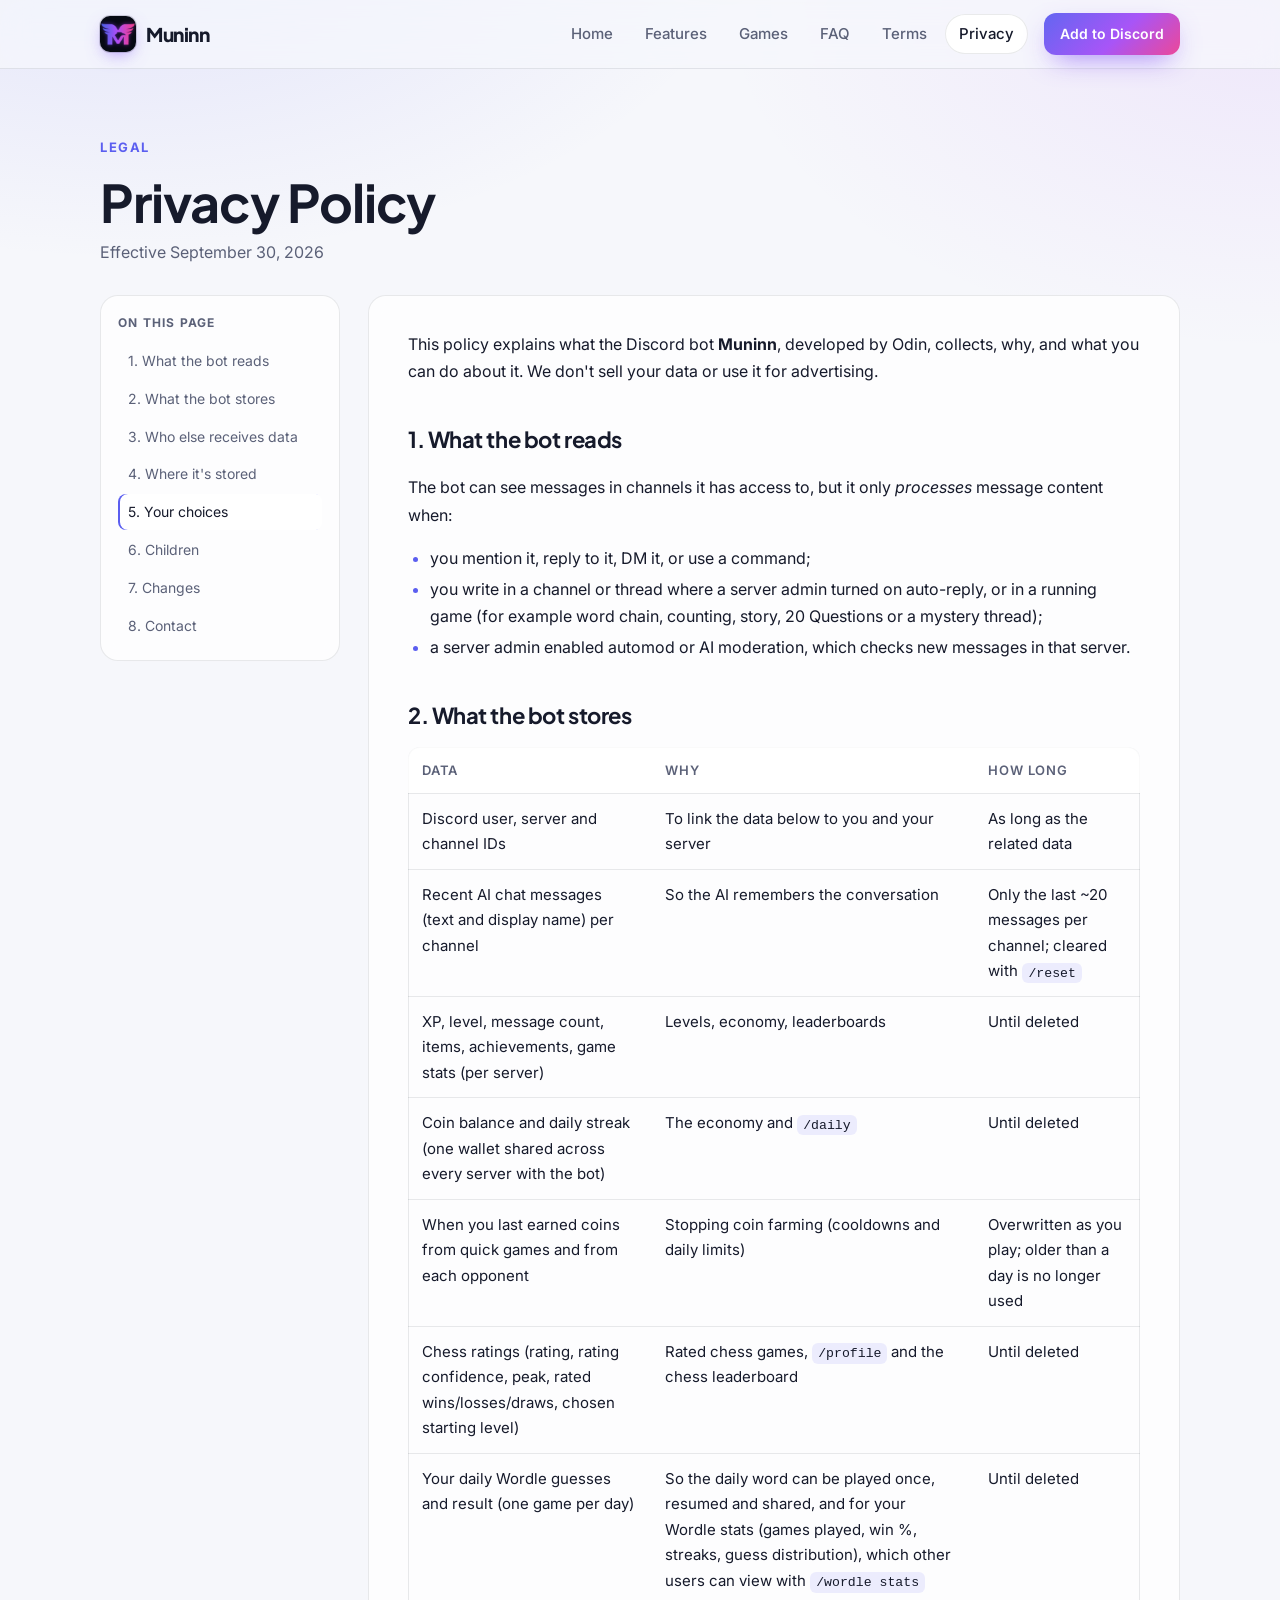
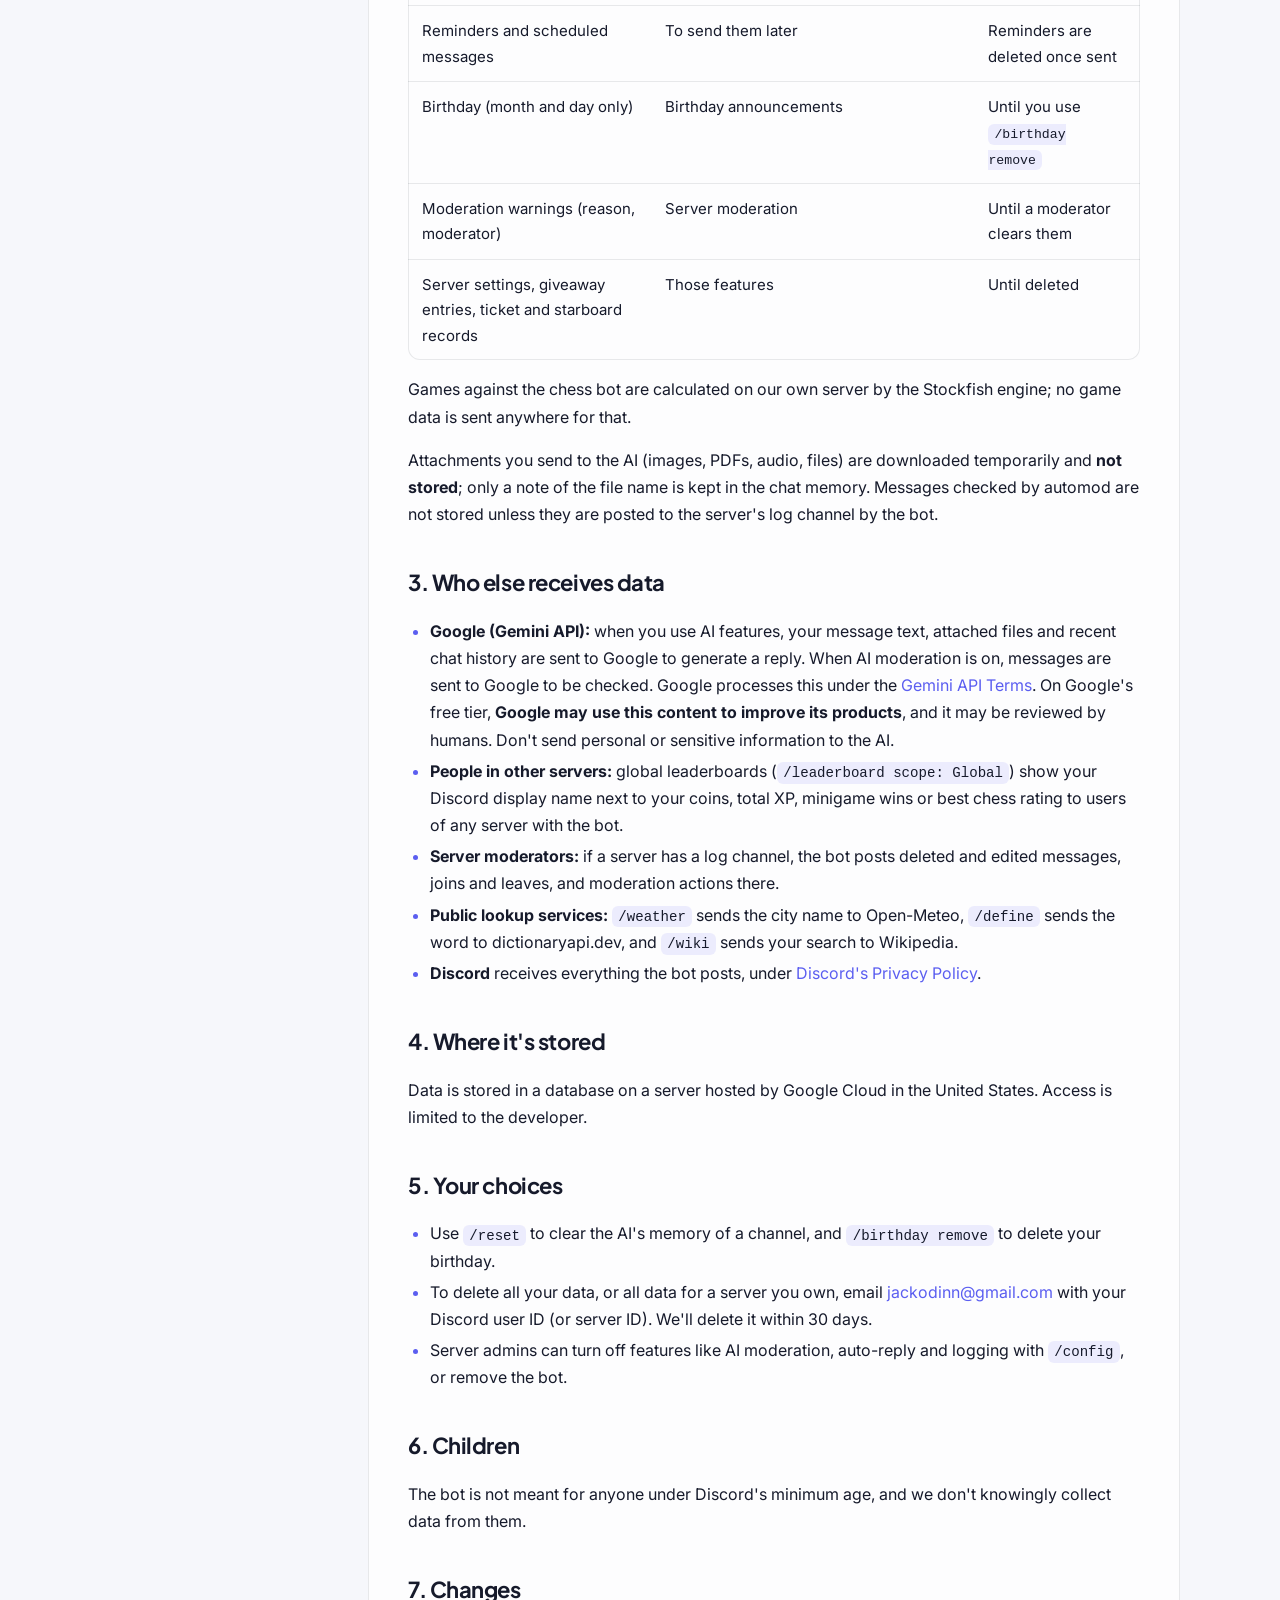
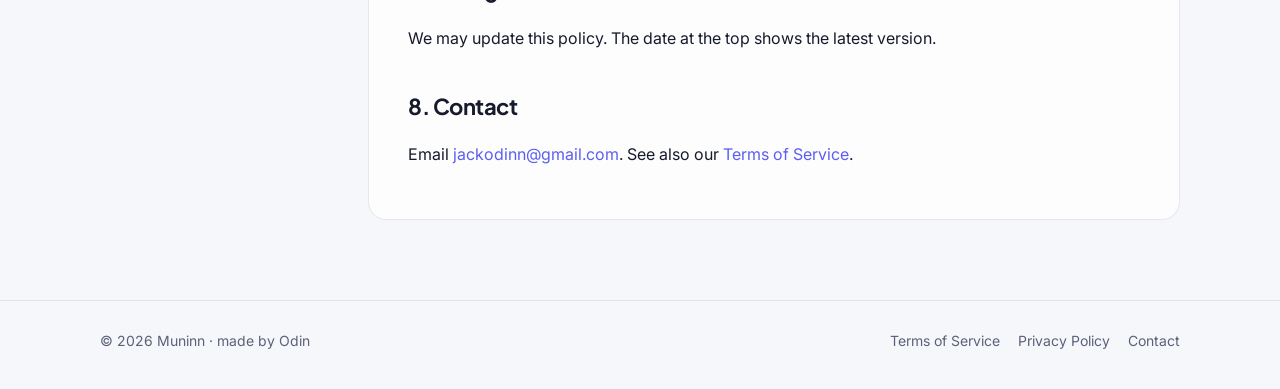
==== commit c6e5fc29: "Privacy: Wordle stats can be viewed by other users Co-Authored-By: Claude Opus 5.5 <noreply@anthropi" ====
--- a/privacy.html
+++ b/privacy.html
@@ -74,7 +74,7 @@
             <tr><td>Coin balance and daily streak (one wallet shared across every server with the bot)</td><td>The economy and <code>/daily</code></td><td>Until deleted</td></tr>
             <tr><td>When you last earned coins from quick games and from each opponent</td><td>Stopping coin farming (cooldowns and daily limits)</td><td>Overwritten as you play; older than a day is no longer used</td></tr>
             <tr><td>Chess ratings (rating, rating confidence, peak, rated wins/losses/draws, chosen starting level)</td><td>Rated chess games, <code>/profile</code> and the chess leaderboard</td><td>Until deleted</td></tr>
-            <tr><td>Your daily Wordle guesses and result (one game per day)</td><td>So the daily word can be played once, resumed and shared</td><td>Until deleted</td></tr>
+            <tr><td>Your daily Wordle guesses and result (one game per day)</td><td>So the daily word can be played once, resumed and shared, and for your Wordle stats (games played, win %, streaks, guess distribution), which other users can view with <code>/wordle stats</code></td><td>Until deleted</td></tr>
             <tr><td>Reminders and scheduled messages</td><td>To send them later</td><td>Reminders are deleted once sent</td></tr>
             <tr><td>Birthday (month and day only)</td><td>Birthday announcements</td><td>Until you use <code>/birthday remove</code></td></tr>
             <tr><td>Moderation warnings (reason, moderator)</td><td>Server moderation</td><td>Until a moderator clears them</td></tr>
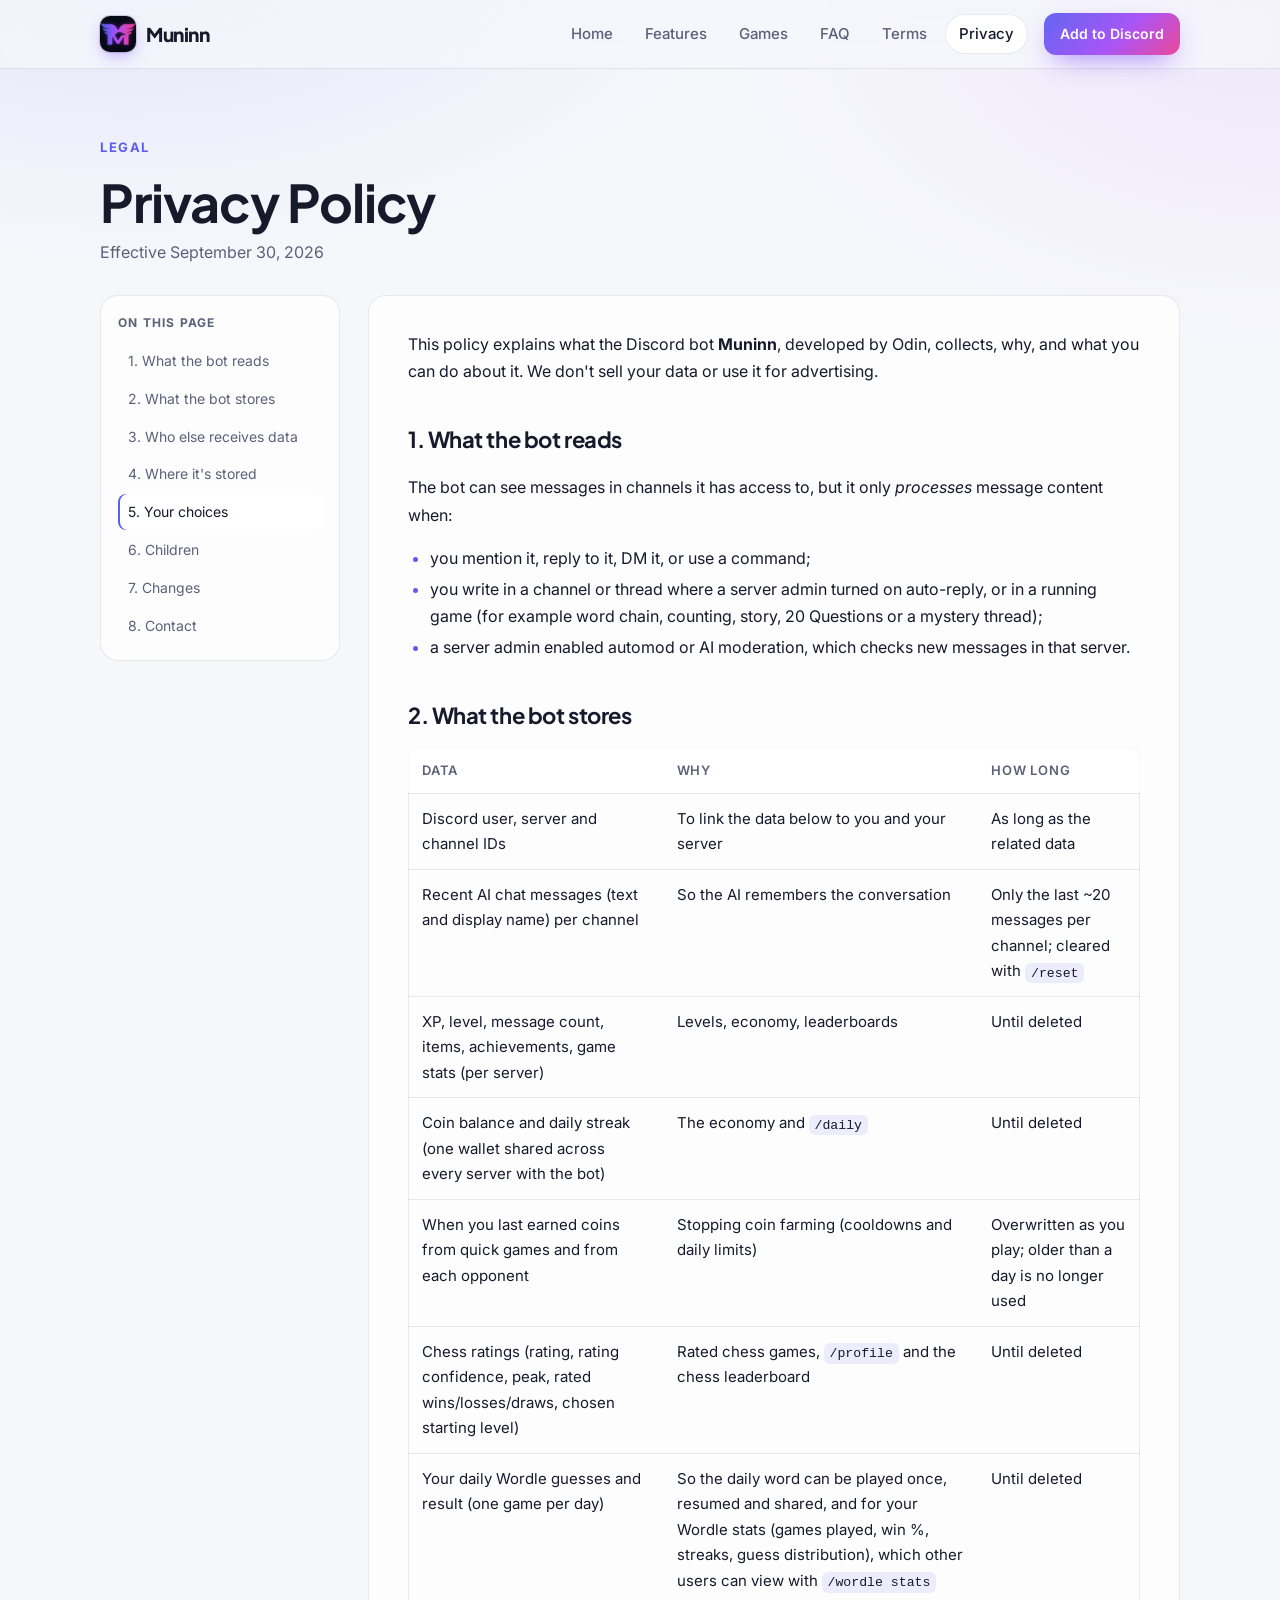
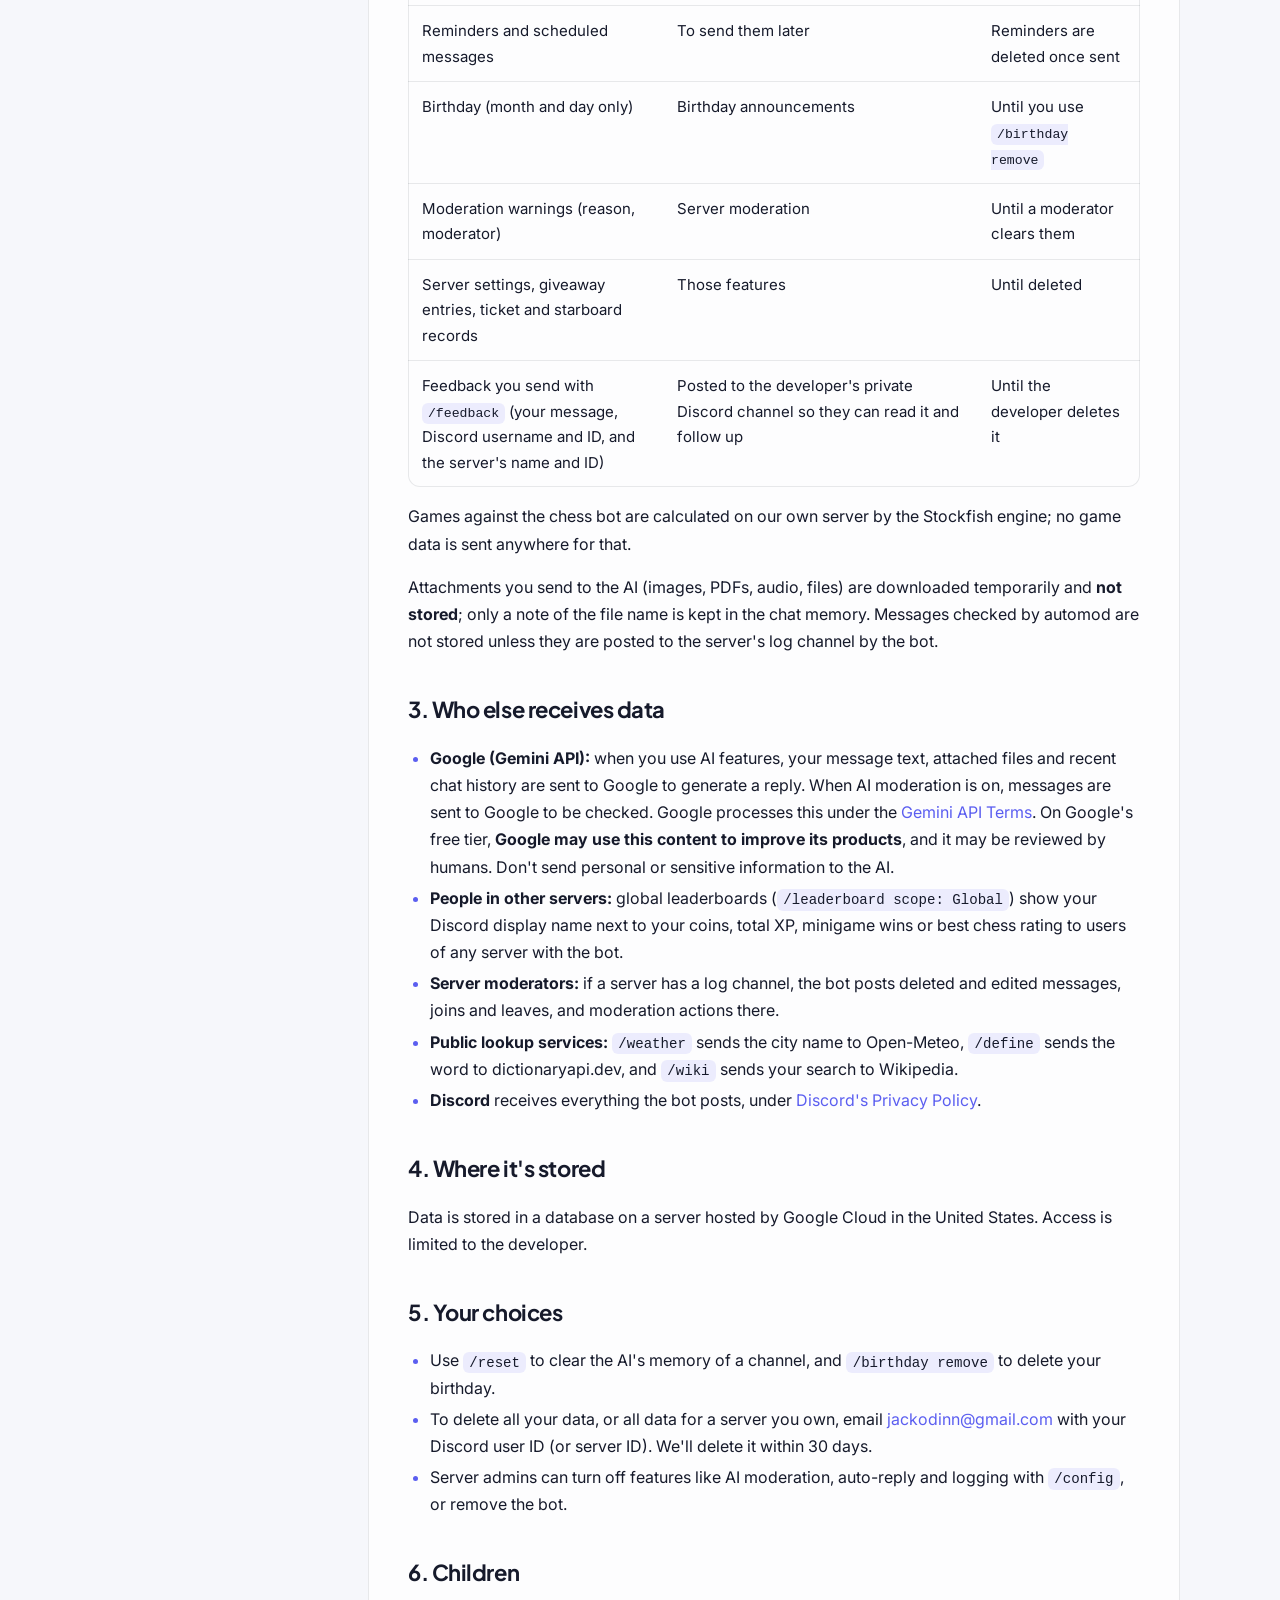
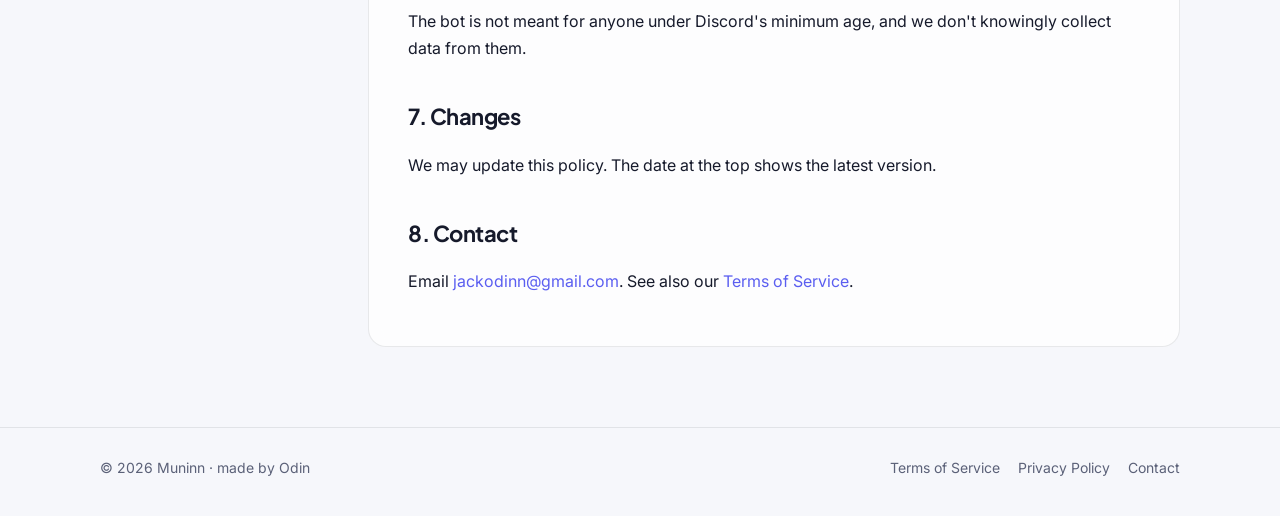
==== commit 75a71efd: "Privacy: /feedback messages go to the developer's channel Co-Authored-By: Claude Opus 5.5 <noreply@a" ====
--- a/privacy.html
+++ b/privacy.html
@@ -79,6 +79,7 @@
             <tr><td>Birthday (month and day only)</td><td>Birthday announcements</td><td>Until you use <code>/birthday remove</code></td></tr>
             <tr><td>Moderation warnings (reason, moderator)</td><td>Server moderation</td><td>Until a moderator clears them</td></tr>
             <tr><td>Server settings, giveaway entries, ticket and starboard records</td><td>Those features</td><td>Until deleted</td></tr>
+            <tr><td>Feedback you send with <code>/feedback</code> (your message, Discord username and ID, and the server's name and ID)</td><td>Posted to the developer's private Discord channel so they can read it and follow up</td><td>Until the developer deletes it</td></tr>
           </table>
         </div>
         <p>Games against the chess bot are calculated on our own server by the Stockfish engine; no game data is sent anywhere for that.</p>
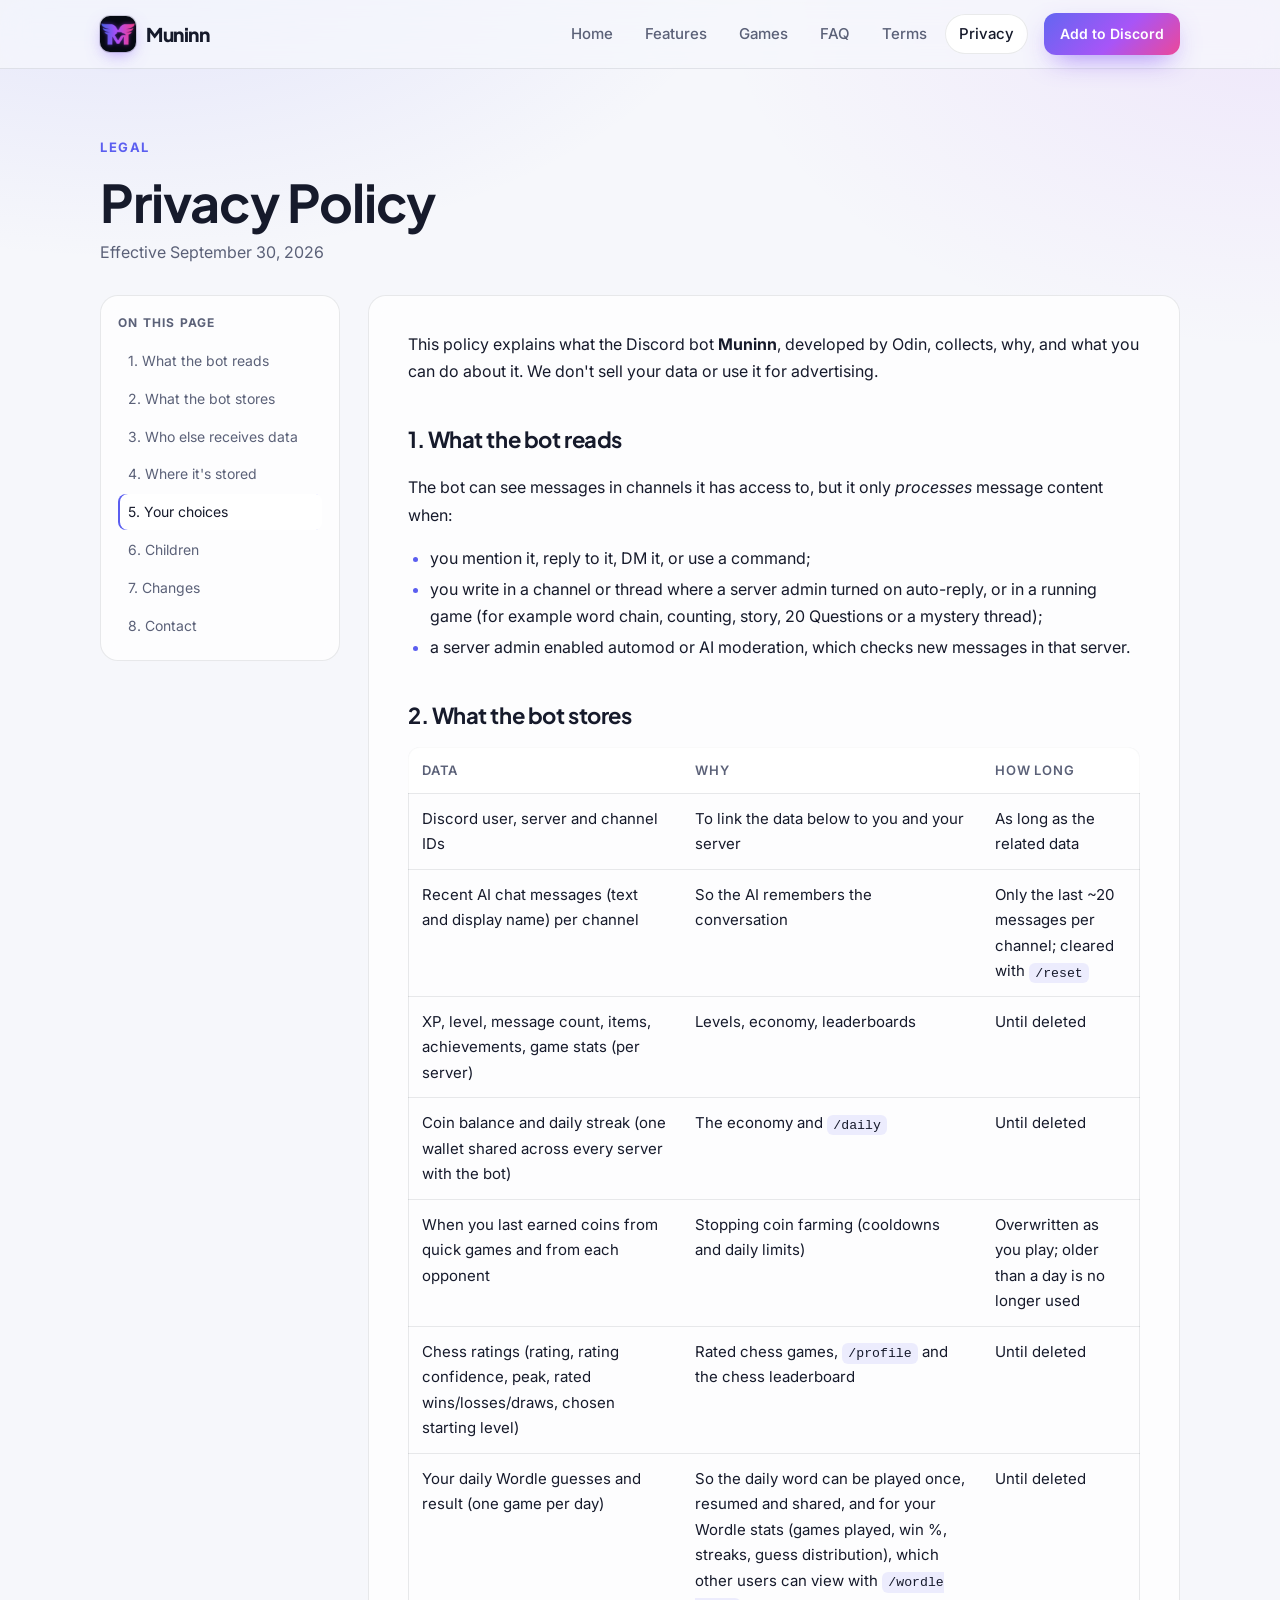
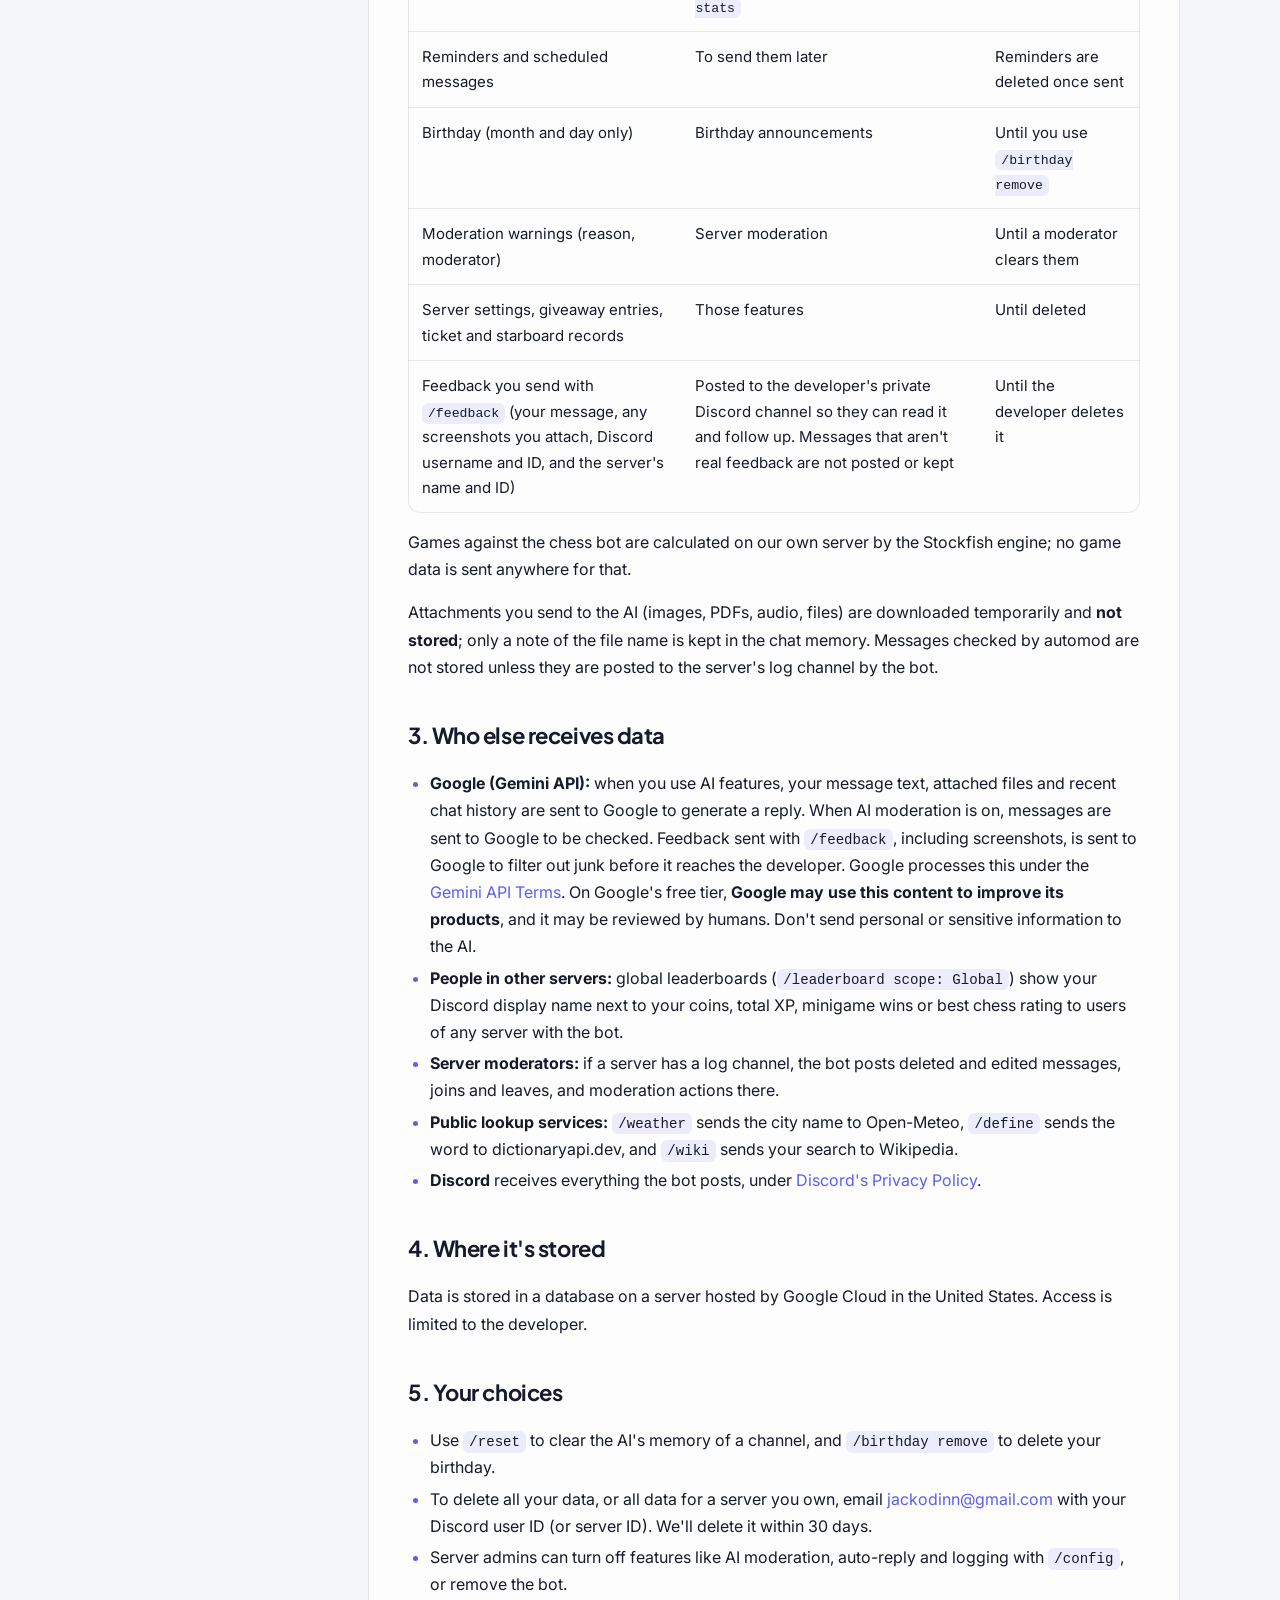
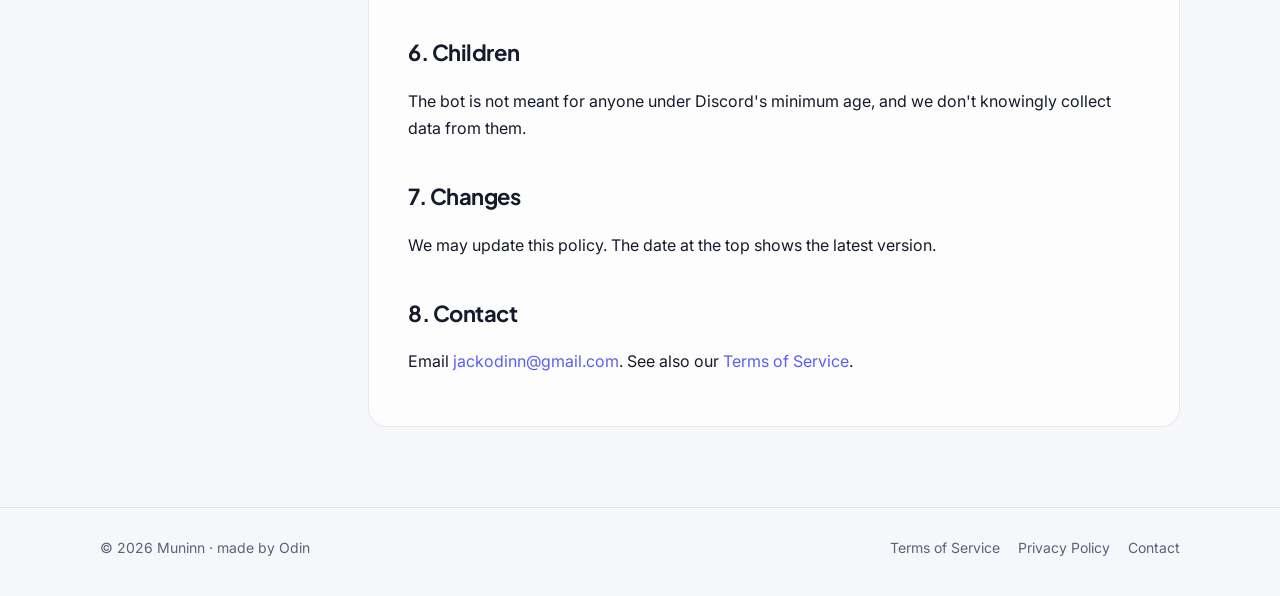
==== commit 9d55760a: "Privacy: feedback screenshots and junk filtering Co-Authored-By: Claude Opus 5.5 <noreply@anthropic." ====
--- a/privacy.html
+++ b/privacy.html
@@ -79,7 +79,7 @@
             <tr><td>Birthday (month and day only)</td><td>Birthday announcements</td><td>Until you use <code>/birthday remove</code></td></tr>
             <tr><td>Moderation warnings (reason, moderator)</td><td>Server moderation</td><td>Until a moderator clears them</td></tr>
             <tr><td>Server settings, giveaway entries, ticket and starboard records</td><td>Those features</td><td>Until deleted</td></tr>
-            <tr><td>Feedback you send with <code>/feedback</code> (your message, Discord username and ID, and the server's name and ID)</td><td>Posted to the developer's private Discord channel so they can read it and follow up</td><td>Until the developer deletes it</td></tr>
+            <tr><td>Feedback you send with <code>/feedback</code> (your message, any screenshots you attach, Discord username and ID, and the server's name and ID)</td><td>Posted to the developer's private Discord channel so they can read it and follow up. Messages that aren't real feedback are not posted or kept</td><td>Until the developer deletes it</td></tr>
           </table>
         </div>
         <p>Games against the chess bot are calculated on our own server by the Stockfish engine; no game data is sent anywhere for that.</p>
@@ -87,7 +87,7 @@
 
         <h2>3. Who else receives data</h2>
         <ul>
-          <li><strong>Google (Gemini API):</strong> when you use AI features, your message text, attached files and recent chat history are sent to Google to generate a reply. When AI moderation is on, messages are sent to Google to be checked. Google processes this under the <a href="https://ai.google.dev/gemini-api/terms">Gemini API Terms</a>. On Google's free tier, <strong>Google may use this content to improve its products</strong>, and it may be reviewed by humans. Don't send personal or sensitive information to the AI.</li>
+          <li><strong>Google (Gemini API):</strong> when you use AI features, your message text, attached files and recent chat history are sent to Google to generate a reply. When AI moderation is on, messages are sent to Google to be checked. Feedback sent with <code>/feedback</code>, including screenshots, is sent to Google to filter out junk before it reaches the developer. Google processes this under the <a href="https://ai.google.dev/gemini-api/terms">Gemini API Terms</a>. On Google's free tier, <strong>Google may use this content to improve its products</strong>, and it may be reviewed by humans. Don't send personal or sensitive information to the AI.</li>
           <li><strong>People in other servers:</strong> global leaderboards (<code>/leaderboard scope: Global</code>) show your Discord display name next to your coins, total XP, minigame wins or best chess rating to users of any server with the bot.</li>
           <li><strong>Server moderators:</strong> if a server has a log channel, the bot posts deleted and edited messages, joins and leaves, and moderation actions there.</li>
           <li><strong>Public lookup services:</strong> <code>/weather</code> sends the city name to Open-Meteo, <code>/define</code> sends the word to dictionaryapi.dev, and <code>/wiki</code> sends your search to Wikipedia.</li>
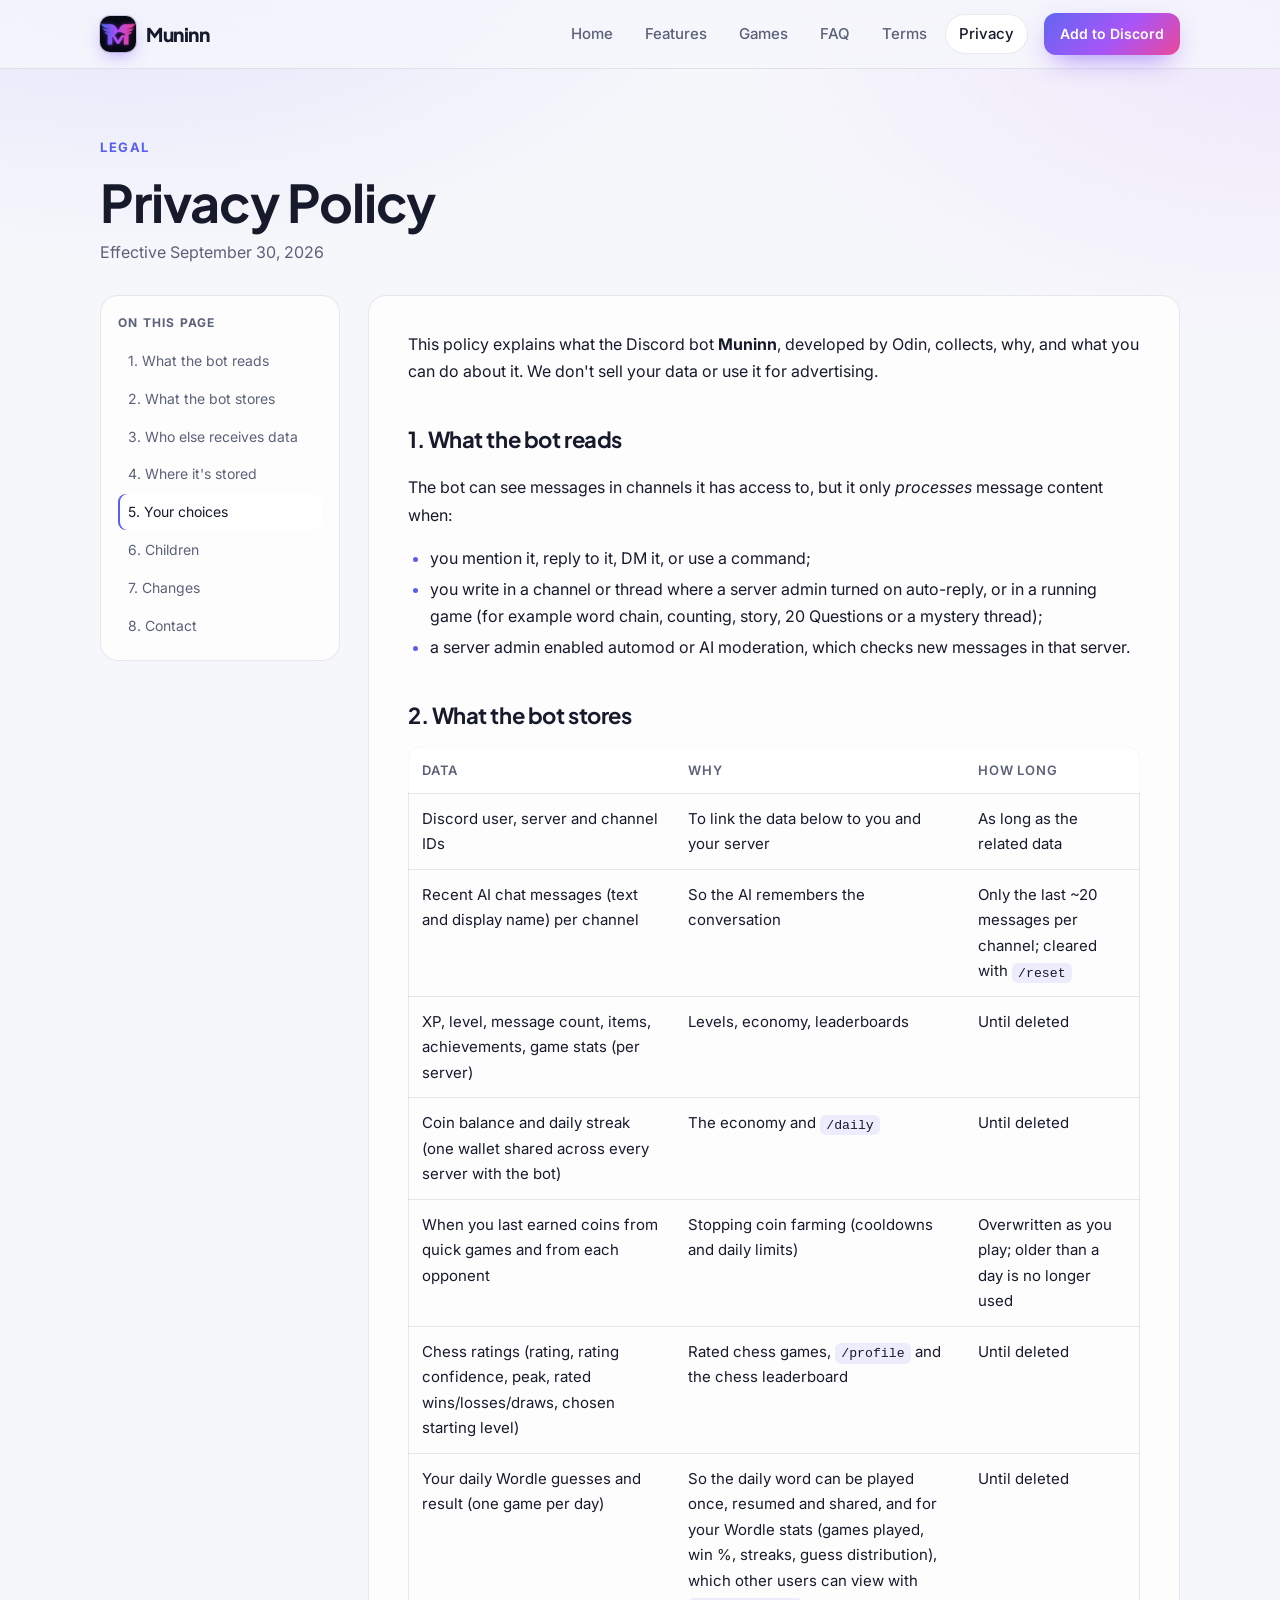
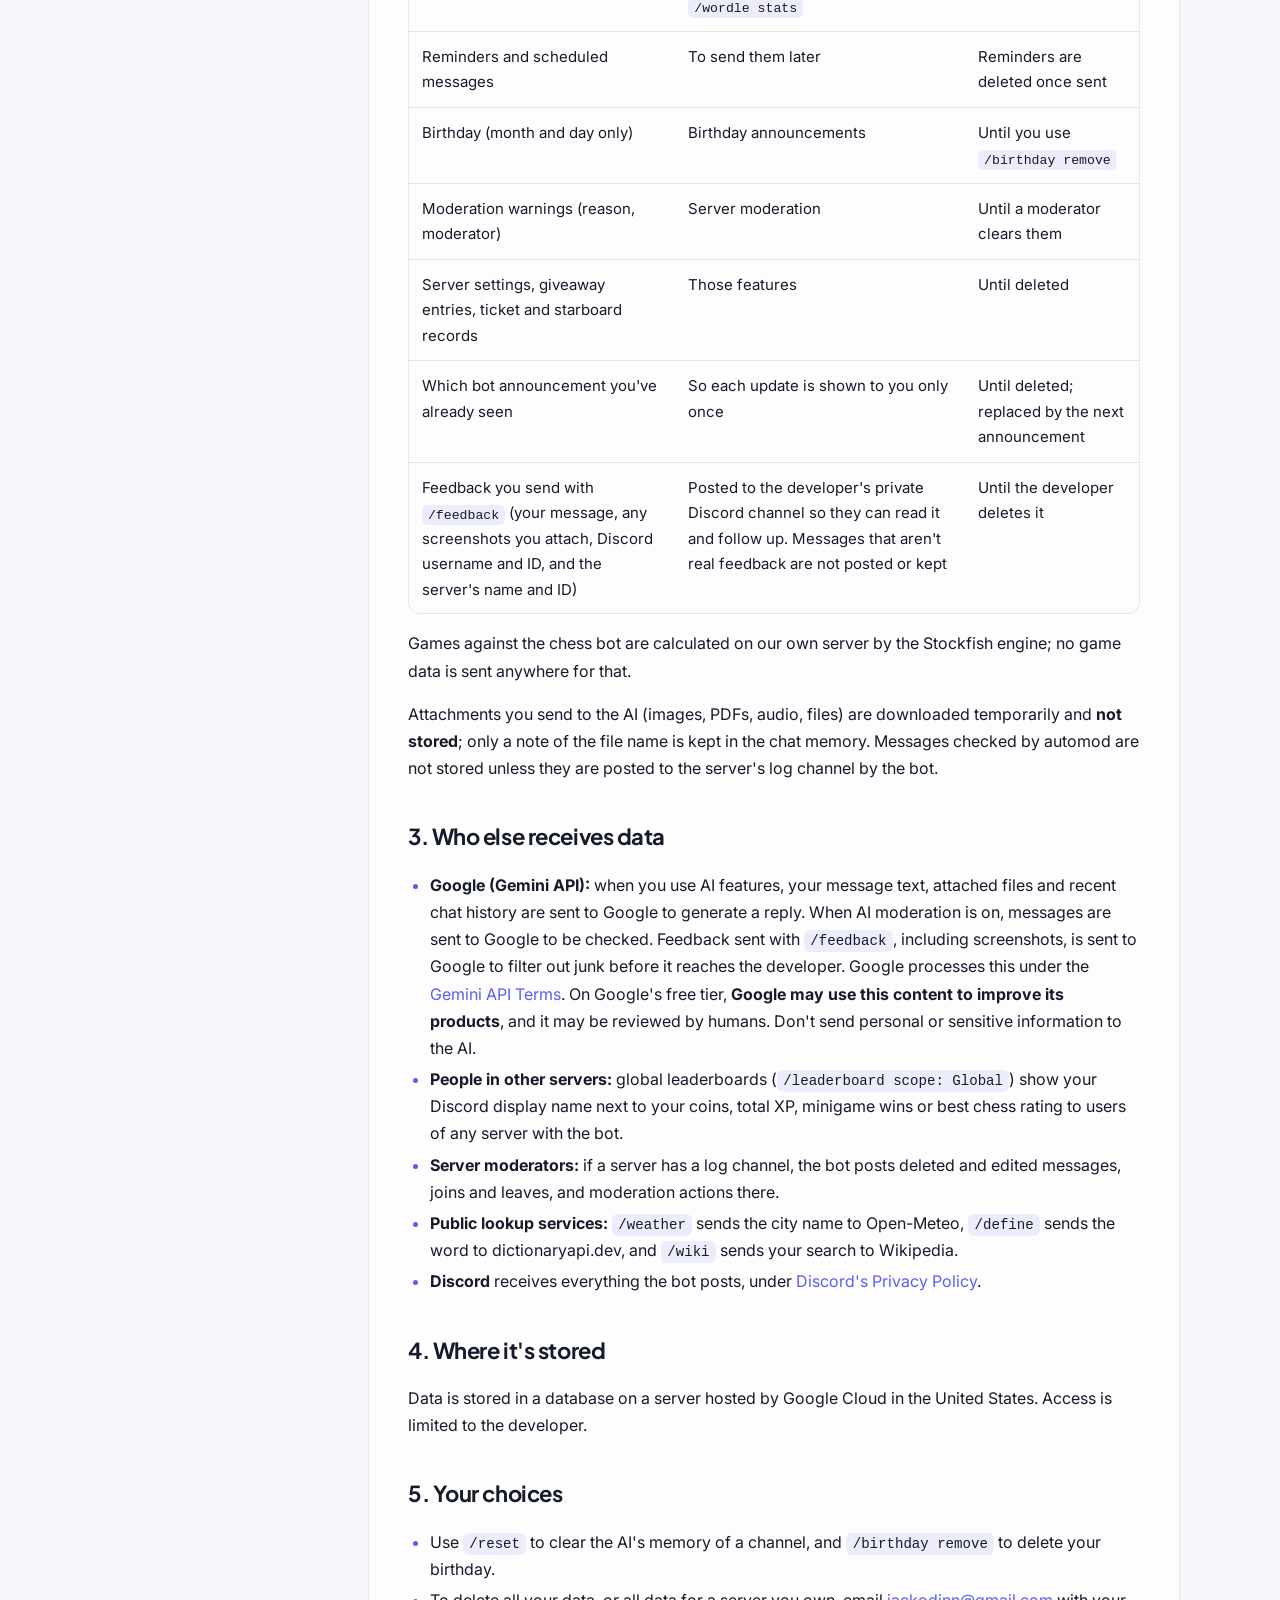
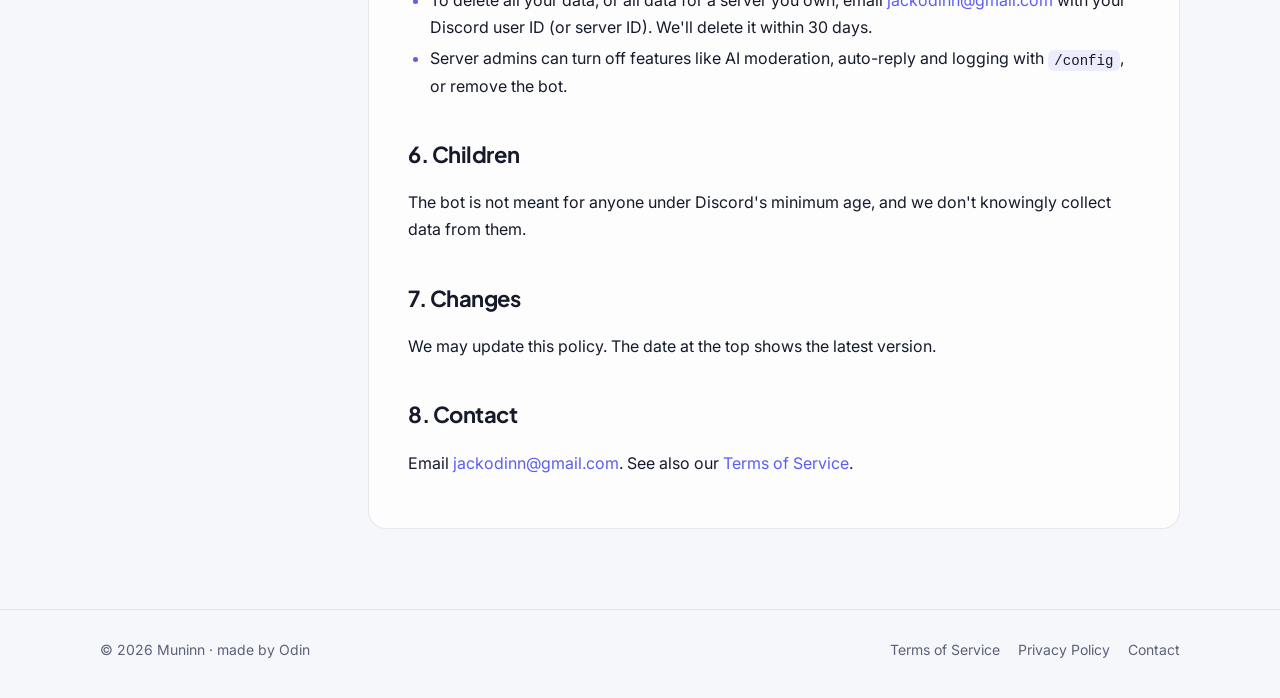
==== commit 29dbab47: "Privacy: which bot announcement you've seen Co-Authored-By: Claude Opus 5.5 <noreply@anthropic.com> " ====
--- a/privacy.html
+++ b/privacy.html
@@ -79,6 +79,7 @@
             <tr><td>Birthday (month and day only)</td><td>Birthday announcements</td><td>Until you use <code>/birthday remove</code></td></tr>
             <tr><td>Moderation warnings (reason, moderator)</td><td>Server moderation</td><td>Until a moderator clears them</td></tr>
             <tr><td>Server settings, giveaway entries, ticket and starboard records</td><td>Those features</td><td>Until deleted</td></tr>
+            <tr><td>Which bot announcement you've already seen</td><td>So each update is shown to you only once</td><td>Until deleted; replaced by the next announcement</td></tr>
             <tr><td>Feedback you send with <code>/feedback</code> (your message, any screenshots you attach, Discord username and ID, and the server's name and ID)</td><td>Posted to the developer's private Discord channel so they can read it and follow up. Messages that aren't real feedback are not posted or kept</td><td>Until the developer deletes it</td></tr>
           </table>
         </div>
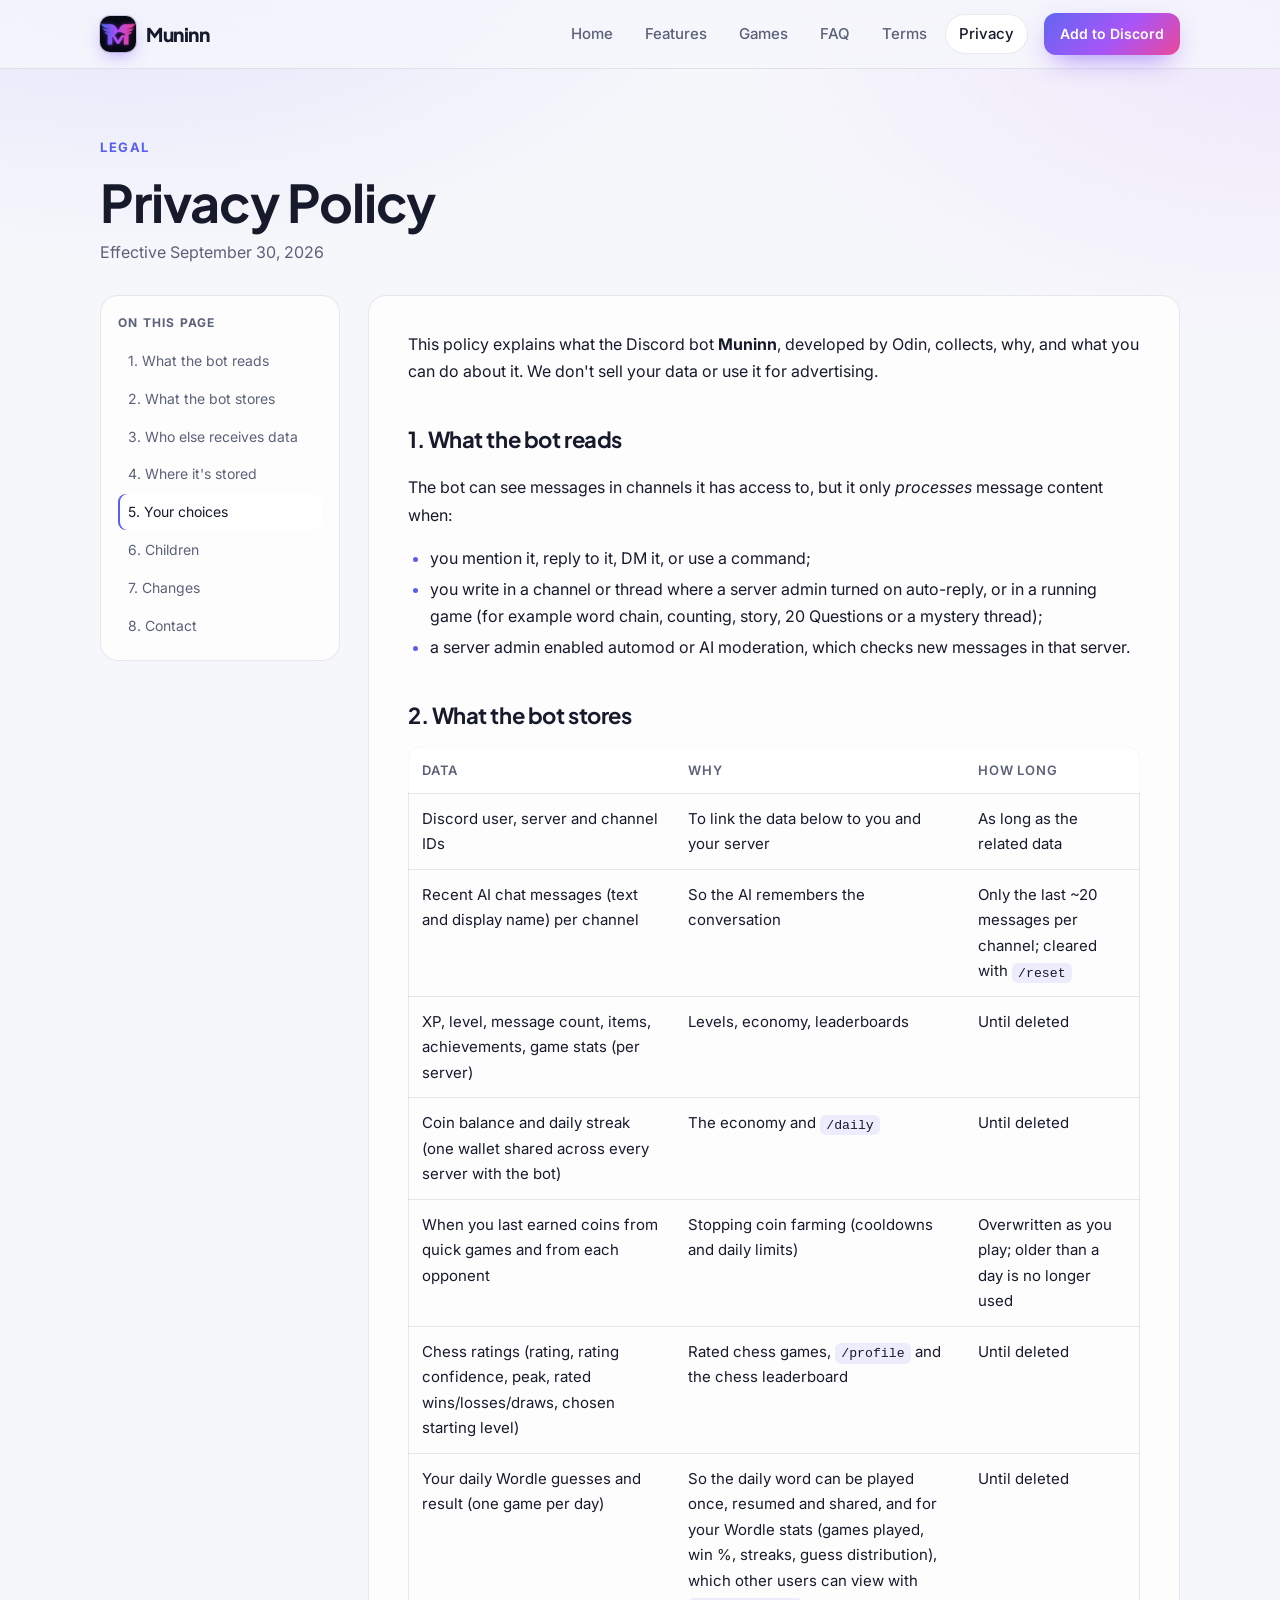
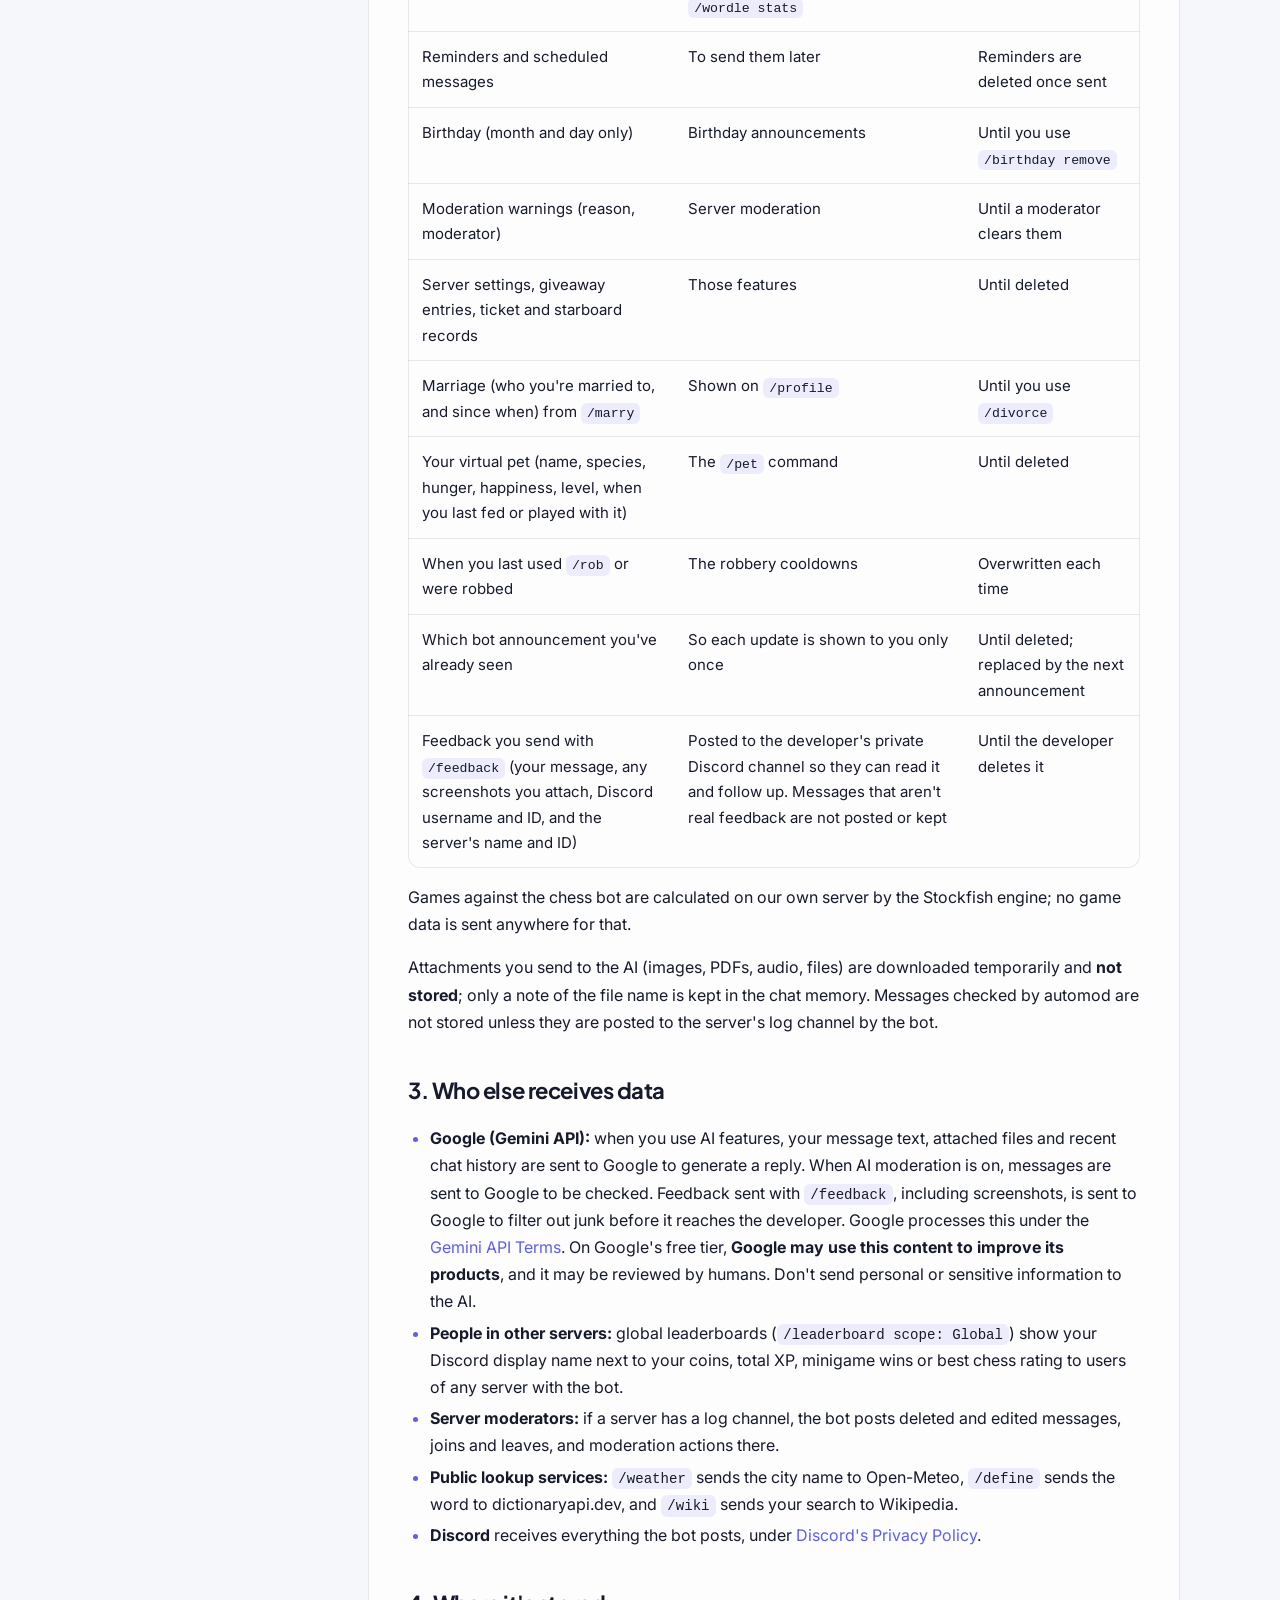
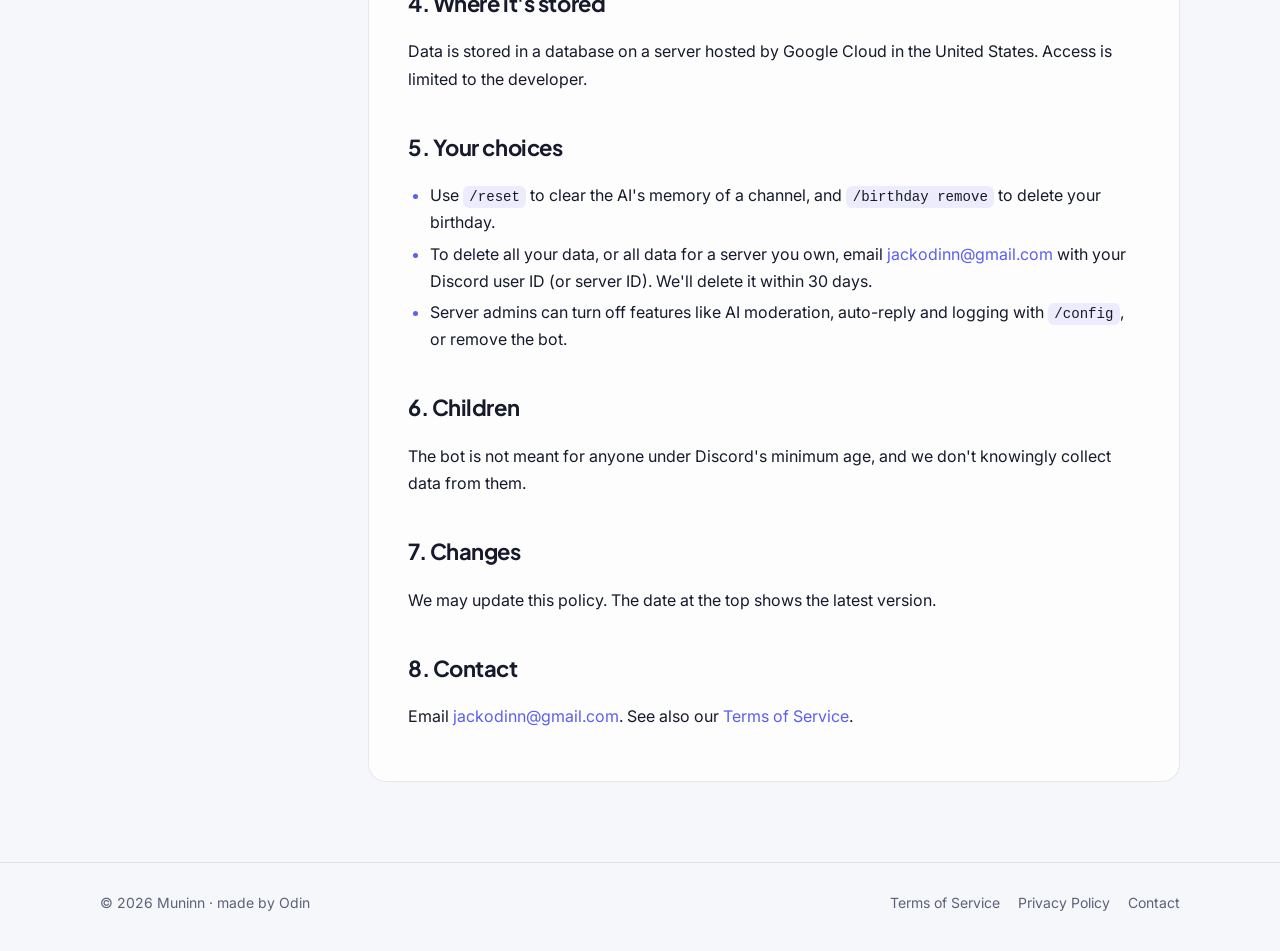
==== commit f4e617f4: "Privacy: marriages, pets and robbery cooldowns Co-Authored-By: Claude Opus 5.5 <noreply@anthropic.co" ====
--- a/privacy.html
+++ b/privacy.html
@@ -79,6 +79,9 @@
             <tr><td>Birthday (month and day only)</td><td>Birthday announcements</td><td>Until you use <code>/birthday remove</code></td></tr>
             <tr><td>Moderation warnings (reason, moderator)</td><td>Server moderation</td><td>Until a moderator clears them</td></tr>
             <tr><td>Server settings, giveaway entries, ticket and starboard records</td><td>Those features</td><td>Until deleted</td></tr>
+            <tr><td>Marriage (who you're married to, and since when) from <code>/marry</code></td><td>Shown on <code>/profile</code></td><td>Until you use <code>/divorce</code></td></tr>
+            <tr><td>Your virtual pet (name, species, hunger, happiness, level, when you last fed or played with it)</td><td>The <code>/pet</code> command</td><td>Until deleted</td></tr>
+            <tr><td>When you last used <code>/rob</code> or were robbed</td><td>The robbery cooldowns</td><td>Overwritten each time</td></tr>
             <tr><td>Which bot announcement you've already seen</td><td>So each update is shown to you only once</td><td>Until deleted; replaced by the next announcement</td></tr>
             <tr><td>Feedback you send with <code>/feedback</code> (your message, any screenshots you attach, Discord username and ID, and the server's name and ID)</td><td>Posted to the developer's private Discord channel so they can read it and follow up. Messages that aren't real feedback are not posted or kept</td><td>Until the developer deletes it</td></tr>
           </table>
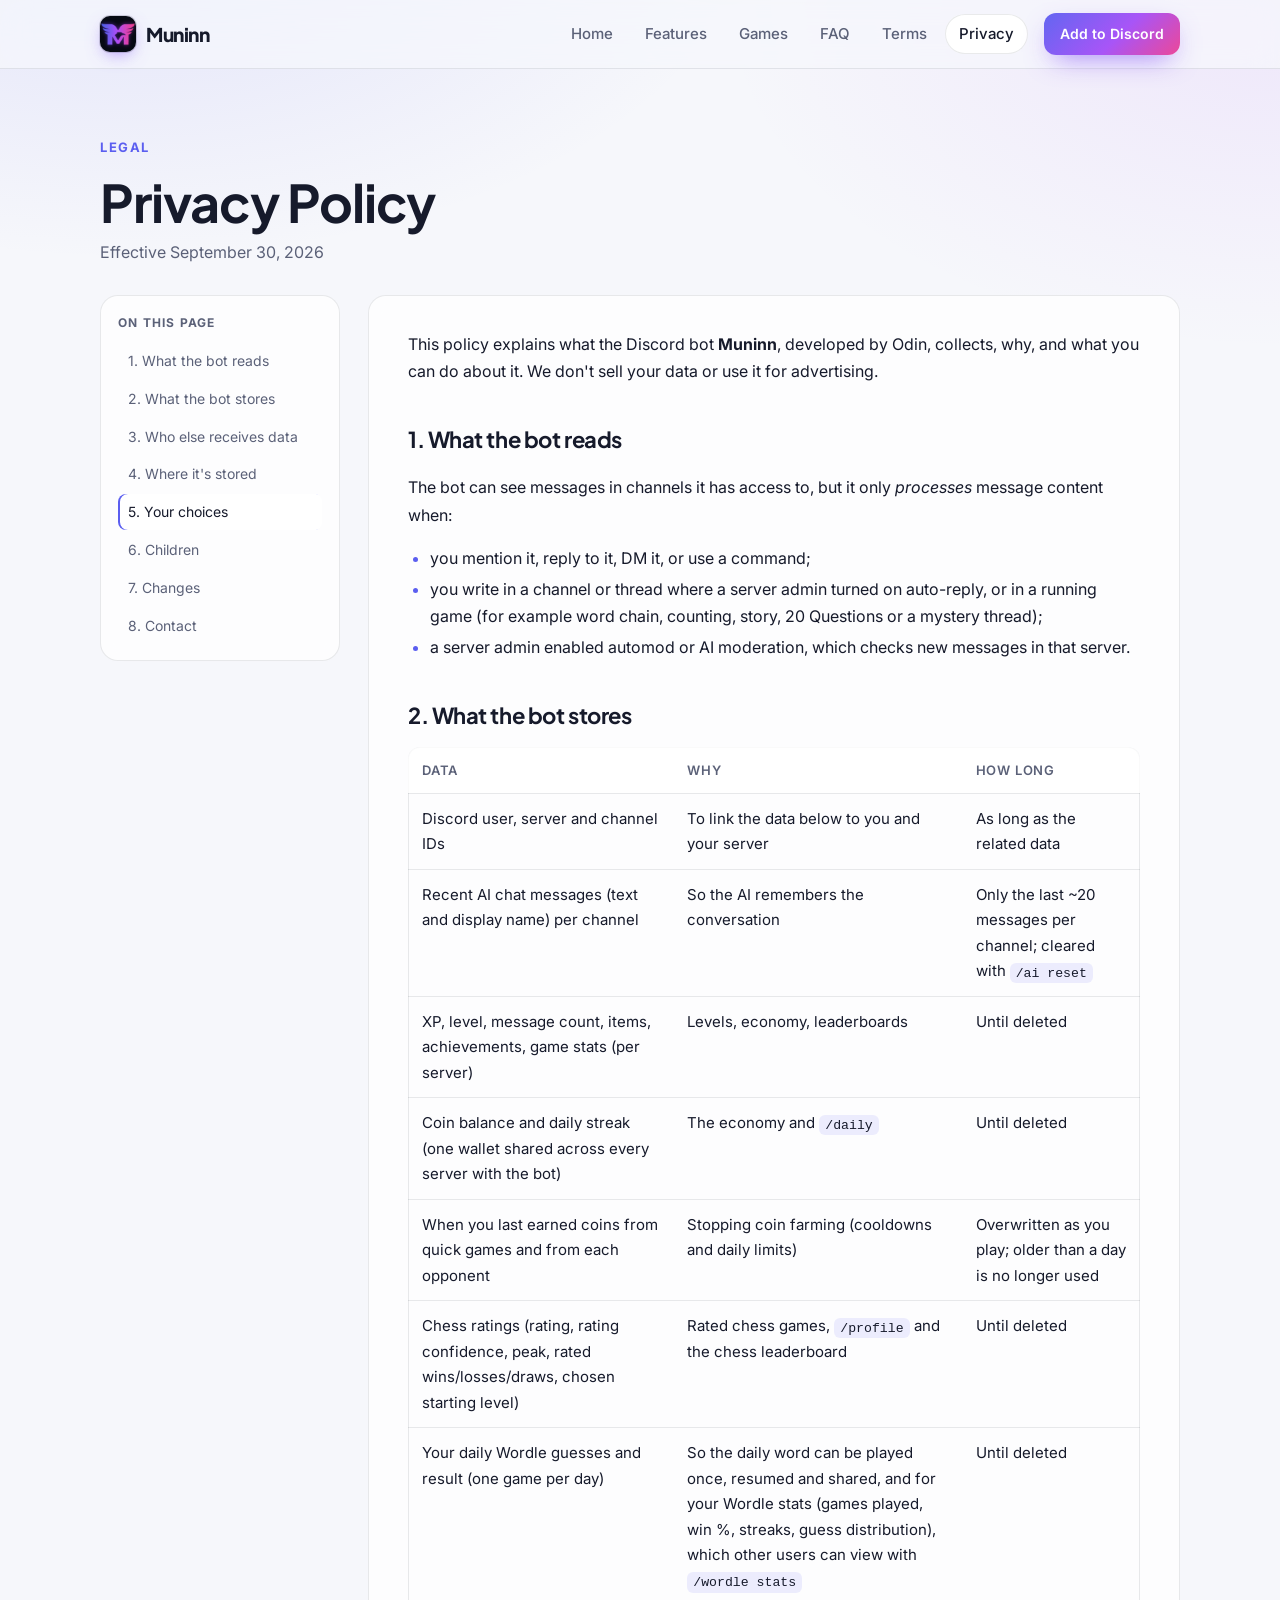
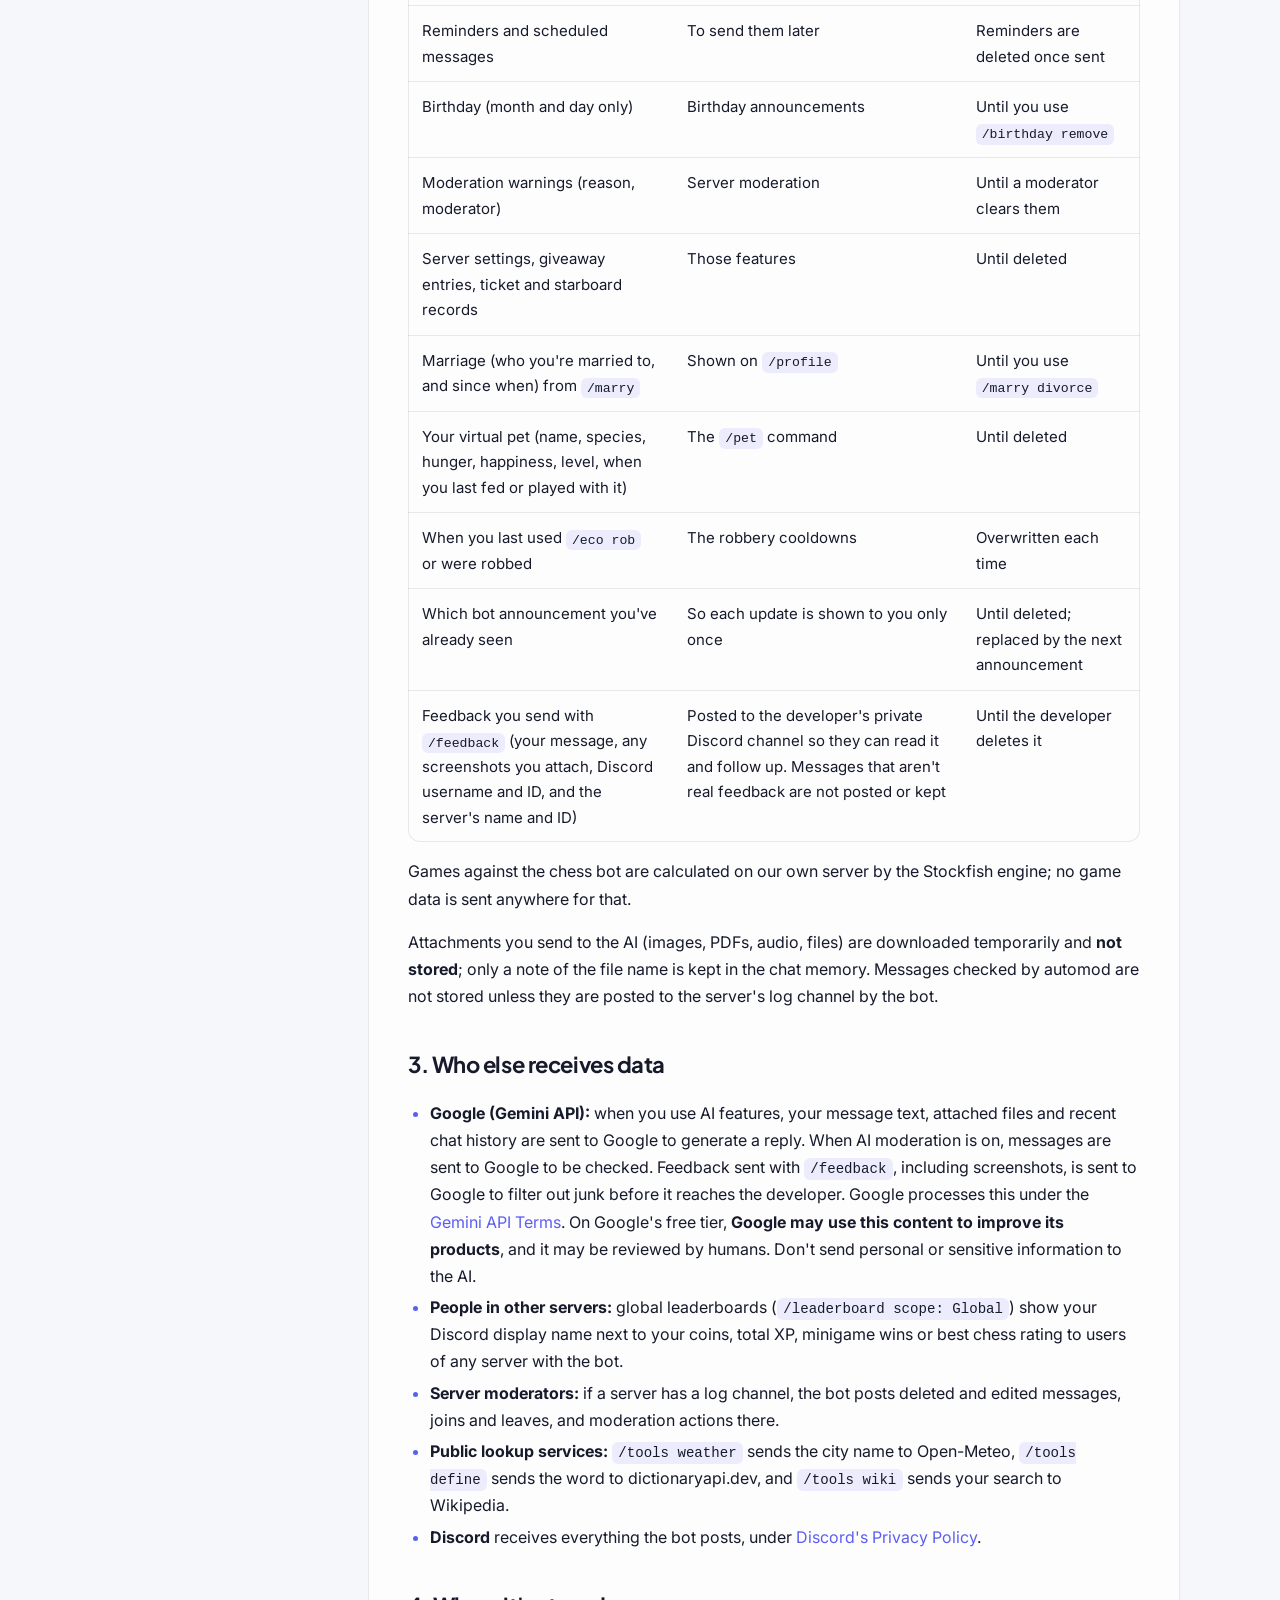
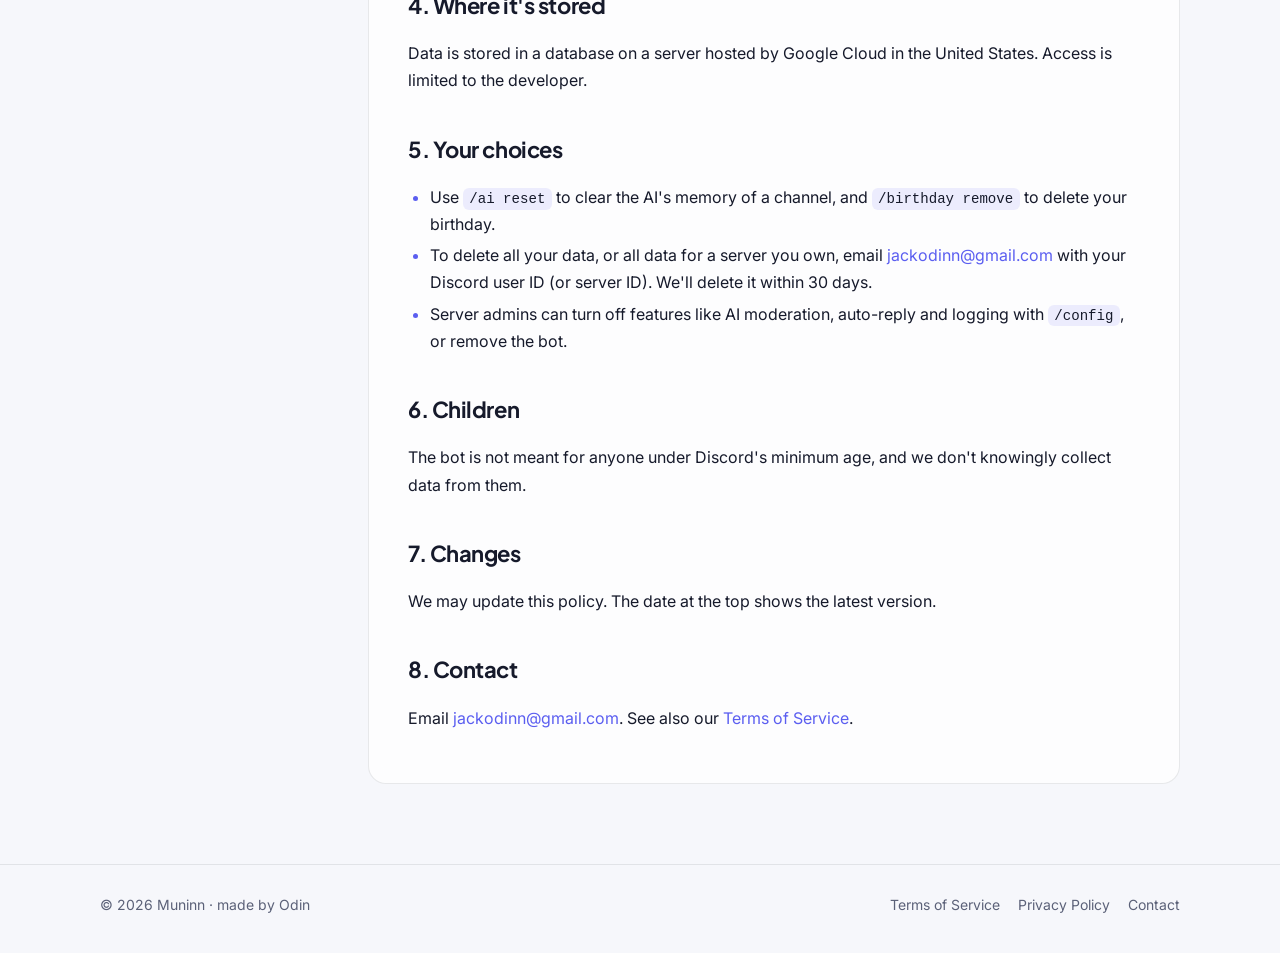
==== commit 416675ff: "Privacy: use the new command names Co-Authored-By: Claude Opus 5.5 <noreply@anthropic.com> Claude-Se" ====
--- a/privacy.html
+++ b/privacy.html
@@ -69,7 +69,7 @@
           <table>
             <tr><th>Data</th><th>Why</th><th>How long</th></tr>
             <tr><td>Discord user, server and channel IDs</td><td>To link the data below to you and your server</td><td>As long as the related data</td></tr>
-            <tr><td>Recent AI chat messages (text and display name) per channel</td><td>So the AI remembers the conversation</td><td>Only the last ~20 messages per channel; cleared with <code>/reset</code></td></tr>
+            <tr><td>Recent AI chat messages (text and display name) per channel</td><td>So the AI remembers the conversation</td><td>Only the last ~20 messages per channel; cleared with <code>/ai reset</code></td></tr>
             <tr><td>XP, level, message count, items, achievements, game stats (per server)</td><td>Levels, economy, leaderboards</td><td>Until deleted</td></tr>
             <tr><td>Coin balance and daily streak (one wallet shared across every server with the bot)</td><td>The economy and <code>/daily</code></td><td>Until deleted</td></tr>
             <tr><td>When you last earned coins from quick games and from each opponent</td><td>Stopping coin farming (cooldowns and daily limits)</td><td>Overwritten as you play; older than a day is no longer used</td></tr>
@@ -79,9 +79,9 @@
             <tr><td>Birthday (month and day only)</td><td>Birthday announcements</td><td>Until you use <code>/birthday remove</code></td></tr>
             <tr><td>Moderation warnings (reason, moderator)</td><td>Server moderation</td><td>Until a moderator clears them</td></tr>
             <tr><td>Server settings, giveaway entries, ticket and starboard records</td><td>Those features</td><td>Until deleted</td></tr>
-            <tr><td>Marriage (who you're married to, and since when) from <code>/marry</code></td><td>Shown on <code>/profile</code></td><td>Until you use <code>/divorce</code></td></tr>
+            <tr><td>Marriage (who you're married to, and since when) from <code>/marry</code></td><td>Shown on <code>/profile</code></td><td>Until you use <code>/marry divorce</code></td></tr>
             <tr><td>Your virtual pet (name, species, hunger, happiness, level, when you last fed or played with it)</td><td>The <code>/pet</code> command</td><td>Until deleted</td></tr>
-            <tr><td>When you last used <code>/rob</code> or were robbed</td><td>The robbery cooldowns</td><td>Overwritten each time</td></tr>
+            <tr><td>When you last used <code>/eco rob</code> or were robbed</td><td>The robbery cooldowns</td><td>Overwritten each time</td></tr>
             <tr><td>Which bot announcement you've already seen</td><td>So each update is shown to you only once</td><td>Until deleted; replaced by the next announcement</td></tr>
             <tr><td>Feedback you send with <code>/feedback</code> (your message, any screenshots you attach, Discord username and ID, and the server's name and ID)</td><td>Posted to the developer's private Discord channel so they can read it and follow up. Messages that aren't real feedback are not posted or kept</td><td>Until the developer deletes it</td></tr>
           </table>
@@ -94,7 +94,7 @@
           <li><strong>Google (Gemini API):</strong> when you use AI features, your message text, attached files and recent chat history are sent to Google to generate a reply. When AI moderation is on, messages are sent to Google to be checked. Feedback sent with <code>/feedback</code>, including screenshots, is sent to Google to filter out junk before it reaches the developer. Google processes this under the <a href="https://ai.google.dev/gemini-api/terms">Gemini API Terms</a>. On Google's free tier, <strong>Google may use this content to improve its products</strong>, and it may be reviewed by humans. Don't send personal or sensitive information to the AI.</li>
           <li><strong>People in other servers:</strong> global leaderboards (<code>/leaderboard scope: Global</code>) show your Discord display name next to your coins, total XP, minigame wins or best chess rating to users of any server with the bot.</li>
           <li><strong>Server moderators:</strong> if a server has a log channel, the bot posts deleted and edited messages, joins and leaves, and moderation actions there.</li>
-          <li><strong>Public lookup services:</strong> <code>/weather</code> sends the city name to Open-Meteo, <code>/define</code> sends the word to dictionaryapi.dev, and <code>/wiki</code> sends your search to Wikipedia.</li>
+          <li><strong>Public lookup services:</strong> <code>/tools weather</code> sends the city name to Open-Meteo, <code>/tools define</code> sends the word to dictionaryapi.dev, and <code>/tools wiki</code> sends your search to Wikipedia.</li>
           <li><strong>Discord</strong> receives everything the bot posts, under <a href="https://discord.com/privacy">Discord's Privacy Policy</a>.</li>
         </ul>
 
@@ -103,7 +103,7 @@
 
         <h2>5. Your choices</h2>
         <ul>
-          <li>Use <code>/reset</code> to clear the AI's memory of a channel, and <code>/birthday remove</code> to delete your birthday.</li>
+          <li>Use <code>/ai reset</code> to clear the AI's memory of a channel, and <code>/birthday remove</code> to delete your birthday.</li>
           <li>To delete all your data, or all data for a server you own, email <a data-mailto href="#">your-email@example.com</a> with your Discord user ID (or server ID). We'll delete it within 30 days.</li>
           <li>Server admins can turn off features like AI moderation, auto-reply and logging with <code>/config</code>, or remove the bot.</li>
         </ul>
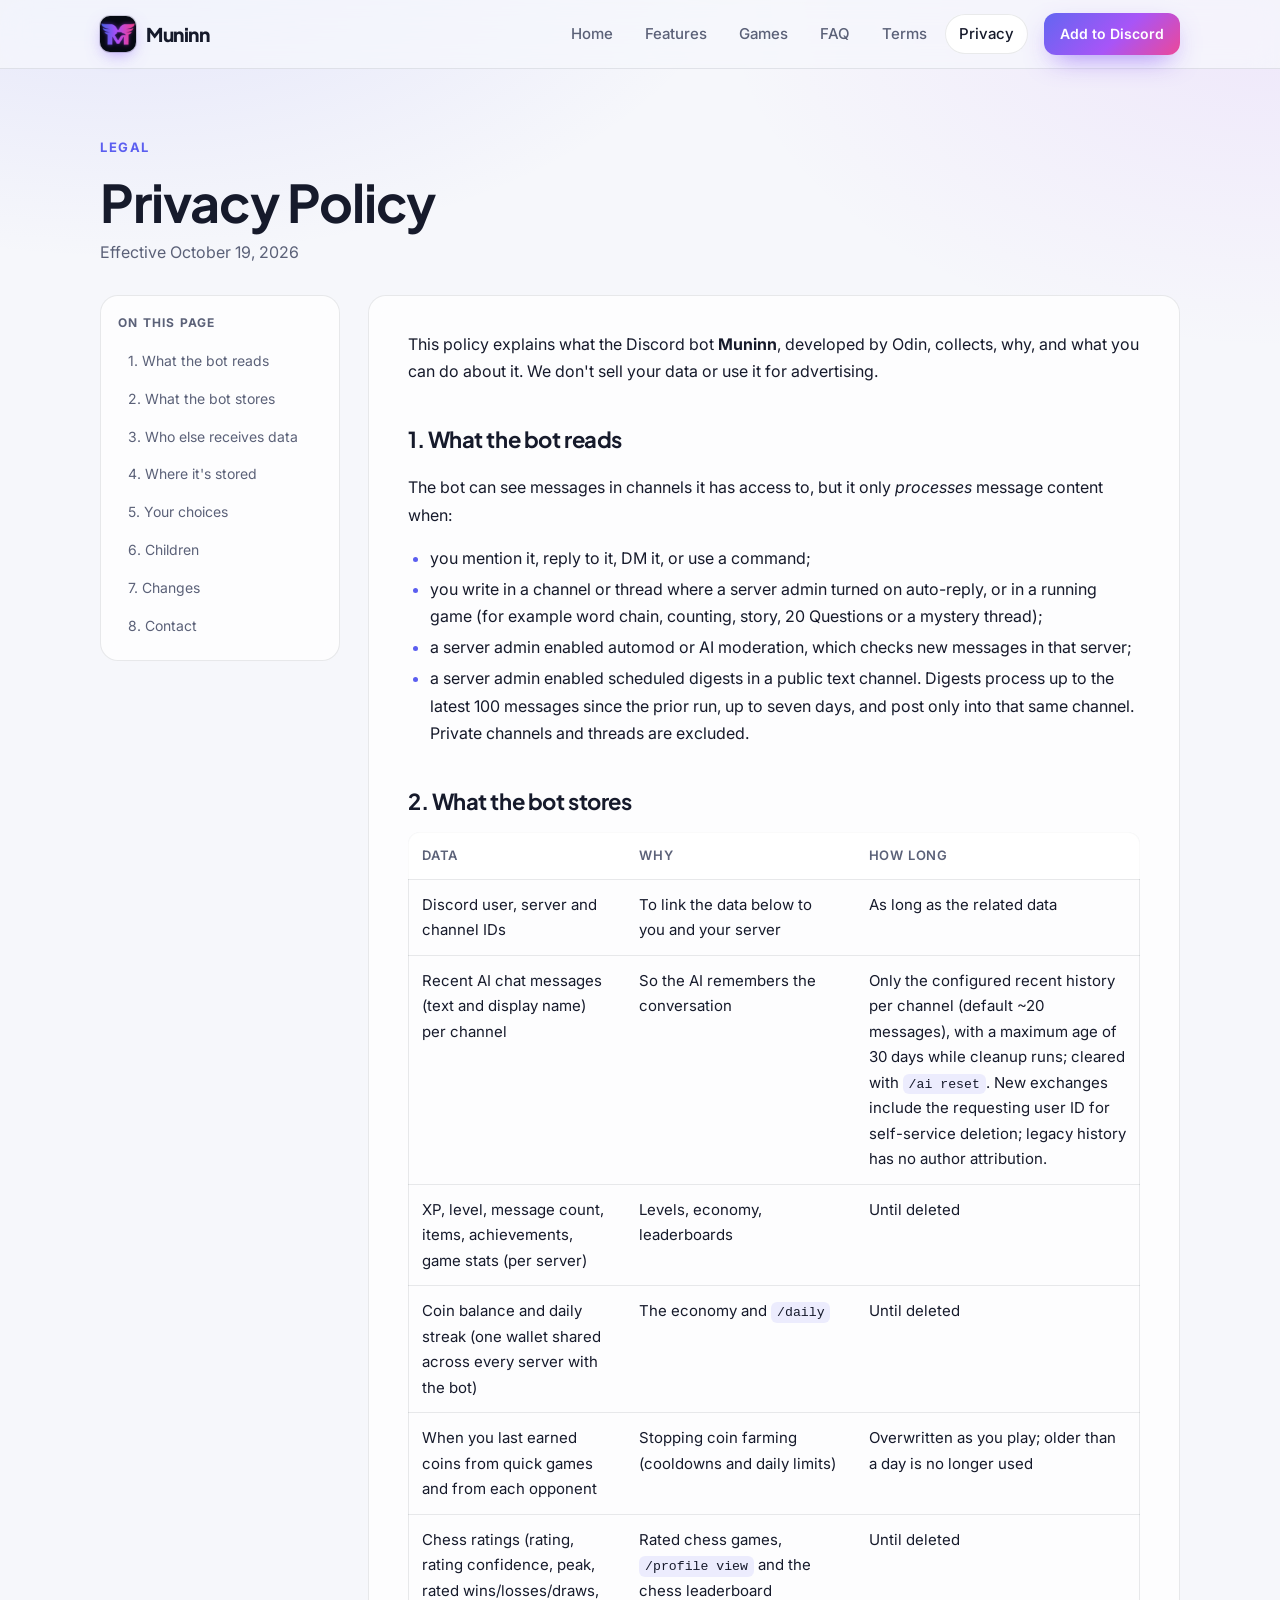
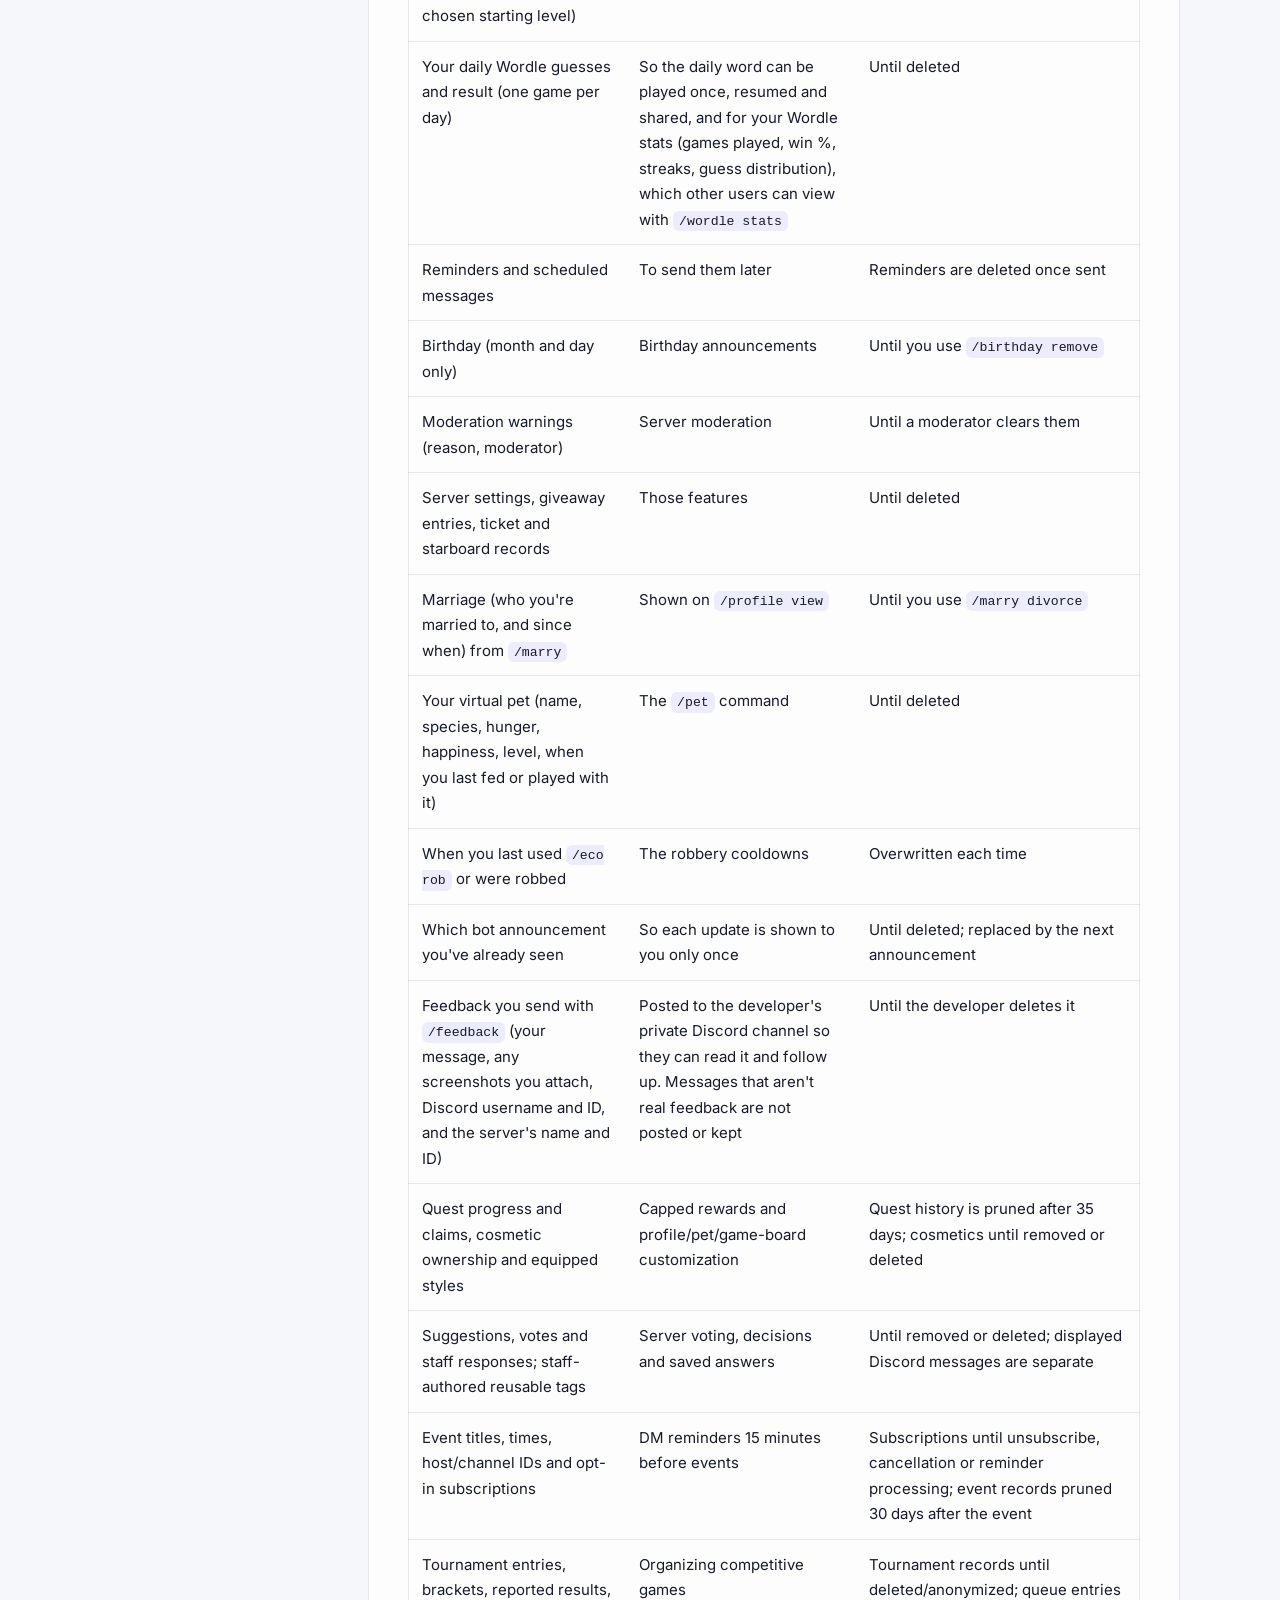
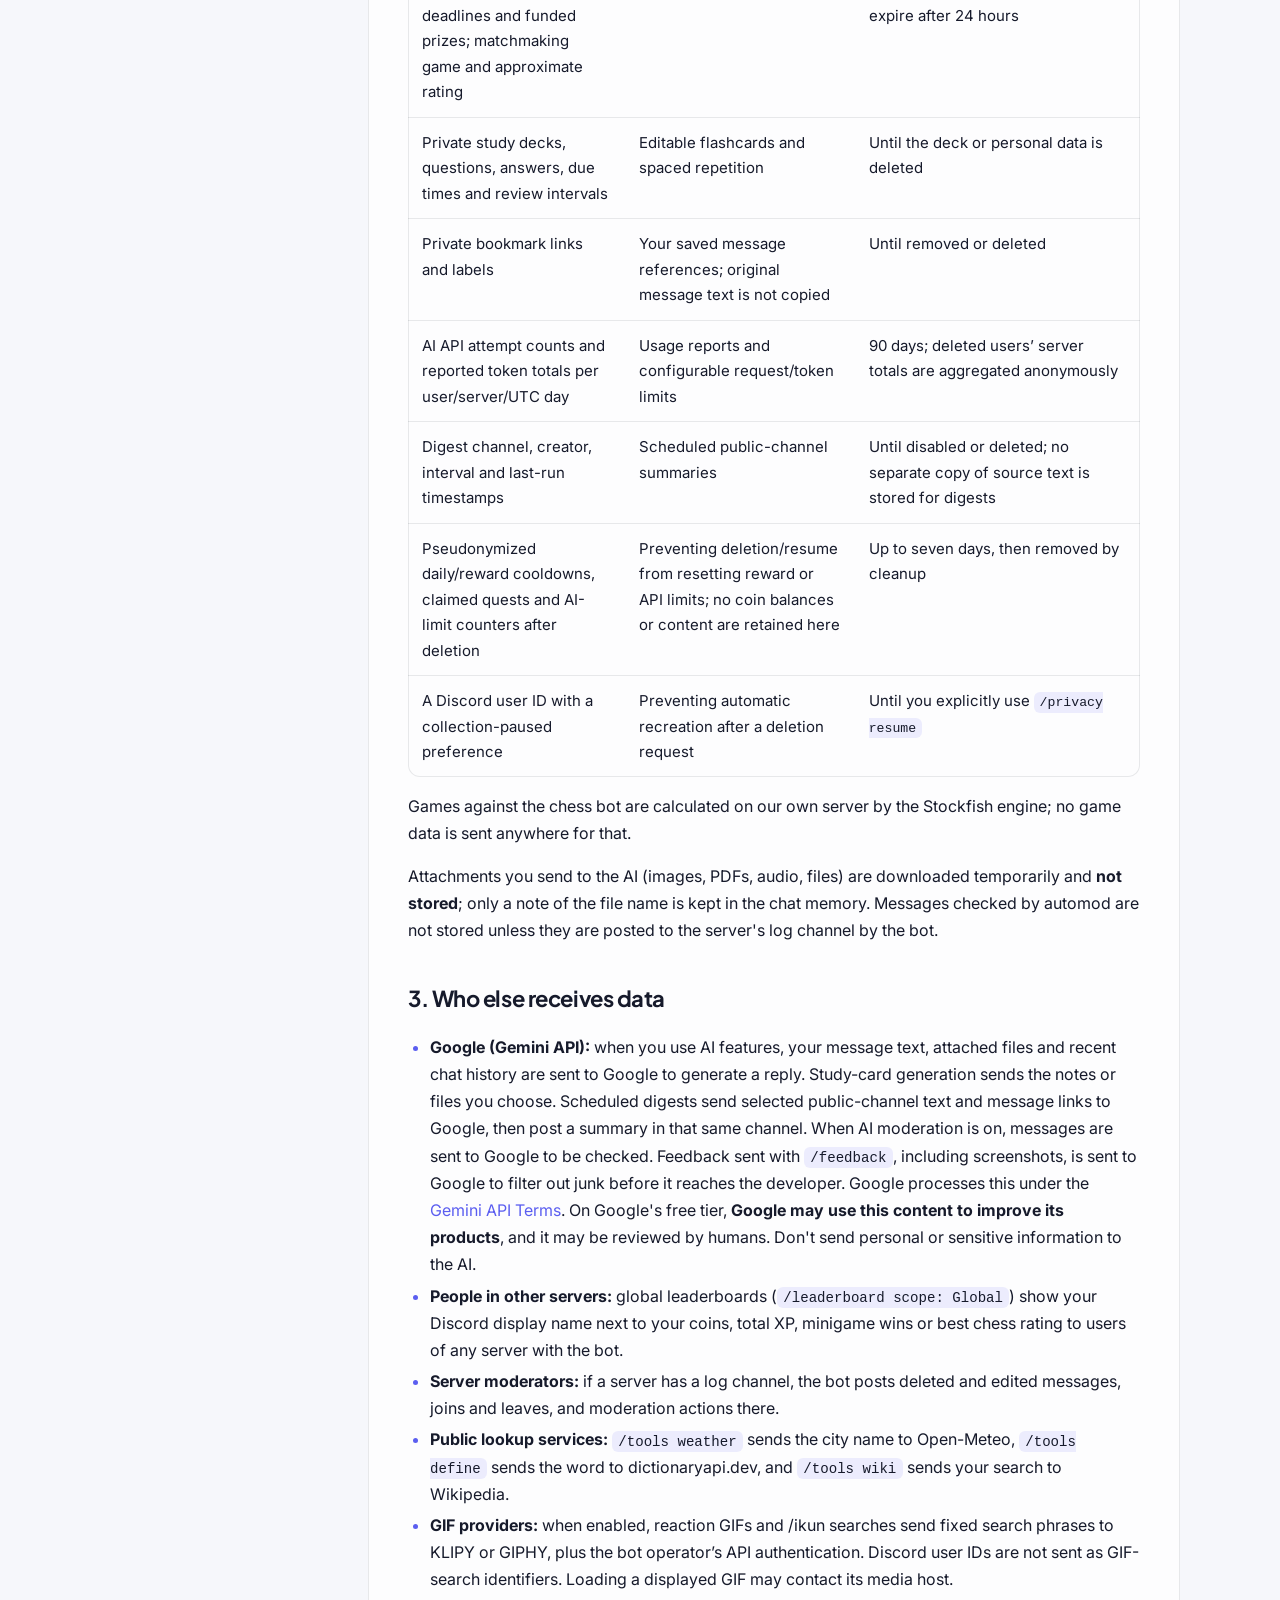
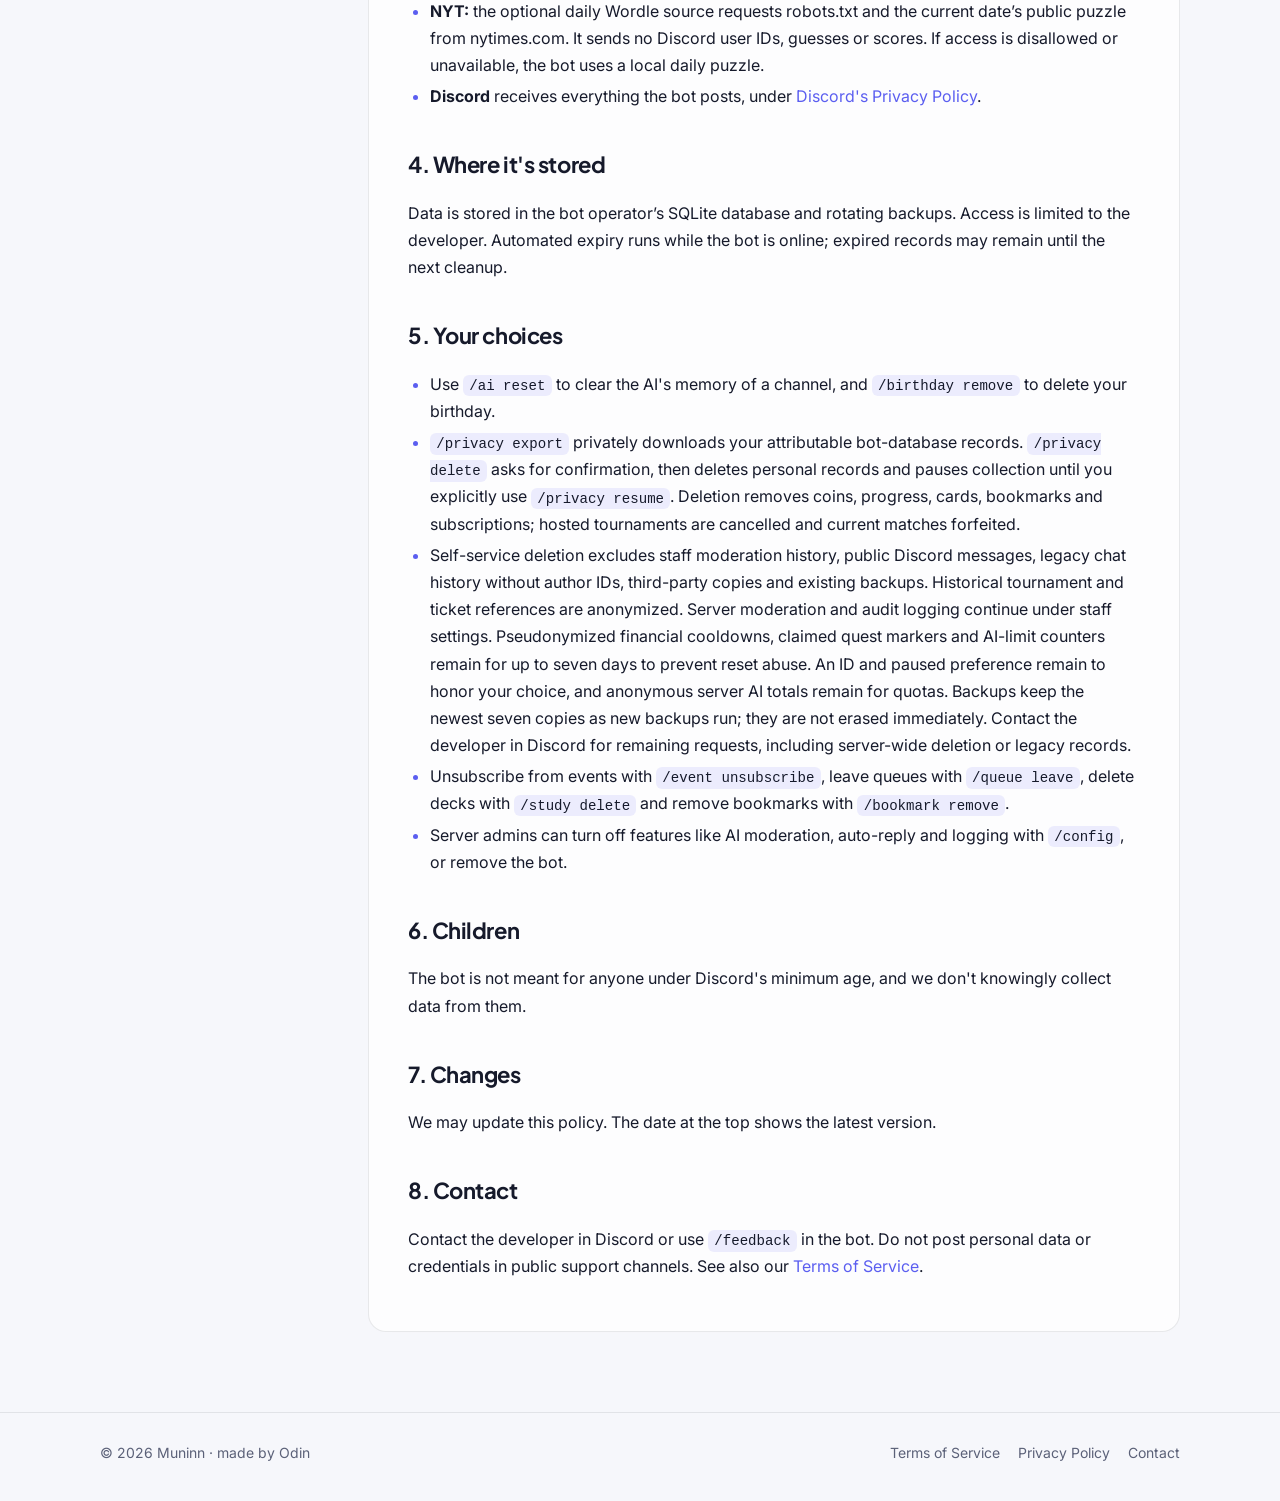
==== commit 75942583: "Document Muninn community expansion and data controls" ====
--- a/privacy.html
+++ b/privacy.html
@@ -48,7 +48,7 @@
       <div class="container">
         <span class="eyebrow">Legal</span>
         <h1>Privacy Policy</h1>
-        <p>Effective <span data-site="effectiveDate">September 30, 2026</span></p>
+        <p>Effective <span data-site="effectiveDate">October 19, 2026</span></p>
       </div>
     </section>
     <div class="container doc">
@@ -61,7 +61,8 @@
         <ul>
           <li>you mention it, reply to it, DM it, or use a command;</li>
           <li>you write in a channel or thread where a server admin turned on auto-reply, or in a running game (for example word chain, counting, story, 20 Questions or a mystery thread);</li>
-          <li>a server admin enabled automod or AI moderation, which checks new messages in that server.</li>
+          <li>a server admin enabled automod or AI moderation, which checks new messages in that server;</li>
+          <li>a server admin enabled scheduled digests in a public text channel. Digests process up to the latest 100 messages since the prior run, up to seven days, and post only into that same channel. Private channels and threads are excluded.</li>
         </ul>
 
         <h2>2. What the bot stores</h2>
@@ -69,21 +70,31 @@
           <table>
             <tr><th>Data</th><th>Why</th><th>How long</th></tr>
             <tr><td>Discord user, server and channel IDs</td><td>To link the data below to you and your server</td><td>As long as the related data</td></tr>
-            <tr><td>Recent AI chat messages (text and display name) per channel</td><td>So the AI remembers the conversation</td><td>Only the last ~20 messages per channel; cleared with <code>/ai reset</code></td></tr>
+            <tr><td>Recent AI chat messages (text and display name) per channel</td><td>So the AI remembers the conversation</td><td>Only the configured recent history per channel (default ~20 messages), with a maximum age of 30 days while cleanup runs; cleared with <code>/ai reset</code>. New exchanges include the requesting user ID for self-service deletion; legacy history has no author attribution.</td></tr>
             <tr><td>XP, level, message count, items, achievements, game stats (per server)</td><td>Levels, economy, leaderboards</td><td>Until deleted</td></tr>
             <tr><td>Coin balance and daily streak (one wallet shared across every server with the bot)</td><td>The economy and <code>/daily</code></td><td>Until deleted</td></tr>
             <tr><td>When you last earned coins from quick games and from each opponent</td><td>Stopping coin farming (cooldowns and daily limits)</td><td>Overwritten as you play; older than a day is no longer used</td></tr>
-            <tr><td>Chess ratings (rating, rating confidence, peak, rated wins/losses/draws, chosen starting level)</td><td>Rated chess games, <code>/profile</code> and the chess leaderboard</td><td>Until deleted</td></tr>
+            <tr><td>Chess ratings (rating, rating confidence, peak, rated wins/losses/draws, chosen starting level)</td><td>Rated chess games, <code>/profile view</code> and the chess leaderboard</td><td>Until deleted</td></tr>
             <tr><td>Your daily Wordle guesses and result (one game per day)</td><td>So the daily word can be played once, resumed and shared, and for your Wordle stats (games played, win %, streaks, guess distribution), which other users can view with <code>/wordle stats</code></td><td>Until deleted</td></tr>
             <tr><td>Reminders and scheduled messages</td><td>To send them later</td><td>Reminders are deleted once sent</td></tr>
             <tr><td>Birthday (month and day only)</td><td>Birthday announcements</td><td>Until you use <code>/birthday remove</code></td></tr>
             <tr><td>Moderation warnings (reason, moderator)</td><td>Server moderation</td><td>Until a moderator clears them</td></tr>
             <tr><td>Server settings, giveaway entries, ticket and starboard records</td><td>Those features</td><td>Until deleted</td></tr>
-            <tr><td>Marriage (who you're married to, and since when) from <code>/marry</code></td><td>Shown on <code>/profile</code></td><td>Until you use <code>/marry divorce</code></td></tr>
+            <tr><td>Marriage (who you're married to, and since when) from <code>/marry</code></td><td>Shown on <code>/profile view</code></td><td>Until you use <code>/marry divorce</code></td></tr>
             <tr><td>Your virtual pet (name, species, hunger, happiness, level, when you last fed or played with it)</td><td>The <code>/pet</code> command</td><td>Until deleted</td></tr>
             <tr><td>When you last used <code>/eco rob</code> or were robbed</td><td>The robbery cooldowns</td><td>Overwritten each time</td></tr>
             <tr><td>Which bot announcement you've already seen</td><td>So each update is shown to you only once</td><td>Until deleted; replaced by the next announcement</td></tr>
             <tr><td>Feedback you send with <code>/feedback</code> (your message, any screenshots you attach, Discord username and ID, and the server's name and ID)</td><td>Posted to the developer's private Discord channel so they can read it and follow up. Messages that aren't real feedback are not posted or kept</td><td>Until the developer deletes it</td></tr>
+            <tr><td>Quest progress and claims, cosmetic ownership and equipped styles</td><td>Capped rewards and profile/pet/game-board customization</td><td>Quest history is pruned after 35 days; cosmetics until removed or deleted</td></tr>
+            <tr><td>Suggestions, votes and staff responses; staff-authored reusable tags</td><td>Server voting, decisions and saved answers</td><td>Until removed or deleted; displayed Discord messages are separate</td></tr>
+            <tr><td>Event titles, times, host/channel IDs and opt-in subscriptions</td><td>DM reminders 15 minutes before events</td><td>Subscriptions until unsubscribe, cancellation or reminder processing; event records pruned 30 days after the event</td></tr>
+            <tr><td>Tournament entries, brackets, reported results, deadlines and funded prizes; matchmaking game and approximate rating</td><td>Organizing competitive games</td><td>Tournament records until deleted/anonymized; queue entries expire after 24 hours</td></tr>
+            <tr><td>Private study decks, questions, answers, due times and review intervals</td><td>Editable flashcards and spaced repetition</td><td>Until the deck or personal data is deleted</td></tr>
+            <tr><td>Private bookmark links and labels</td><td>Your saved message references; original message text is not copied</td><td>Until removed or deleted</td></tr>
+            <tr><td>AI API attempt counts and reported token totals per user/server/UTC day</td><td>Usage reports and configurable request/token limits</td><td>90 days; deleted users’ server totals are aggregated anonymously</td></tr>
+            <tr><td>Digest channel, creator, interval and last-run timestamps</td><td>Scheduled public-channel summaries</td><td>Until disabled or deleted; no separate copy of source text is stored for digests</td></tr>
+            <tr><td>Pseudonymized daily/reward cooldowns, claimed quests and AI-limit counters after deletion</td><td>Preventing deletion/resume from resetting reward or API limits; no coin balances or content are retained here</td><td>Up to seven days, then removed by cleanup</td></tr>
+            <tr><td>A Discord user ID with a collection-paused preference</td><td>Preventing automatic recreation after a deletion request</td><td>Until you explicitly use <code>/privacy resume</code></td></tr>
           </table>
         </div>
         <p>Games against the chess bot are calculated on our own server by the Stockfish engine; no game data is sent anywhere for that.</p>
@@ -91,20 +102,24 @@
 
         <h2>3. Who else receives data</h2>
         <ul>
-          <li><strong>Google (Gemini API):</strong> when you use AI features, your message text, attached files and recent chat history are sent to Google to generate a reply. When AI moderation is on, messages are sent to Google to be checked. Feedback sent with <code>/feedback</code>, including screenshots, is sent to Google to filter out junk before it reaches the developer. Google processes this under the <a href="https://ai.google.dev/gemini-api/terms">Gemini API Terms</a>. On Google's free tier, <strong>Google may use this content to improve its products</strong>, and it may be reviewed by humans. Don't send personal or sensitive information to the AI.</li>
+          <li><strong>Google (Gemini API):</strong> when you use AI features, your message text, attached files and recent chat history are sent to Google to generate a reply. Study-card generation sends the notes or files you choose. Scheduled digests send selected public-channel text and message links to Google, then post a summary in that same channel. When AI moderation is on, messages are sent to Google to be checked. Feedback sent with <code>/feedback</code>, including screenshots, is sent to Google to filter out junk before it reaches the developer. Google processes this under the <a href="https://ai.google.dev/gemini-api/terms">Gemini API Terms</a>. On Google's free tier, <strong>Google may use this content to improve its products</strong>, and it may be reviewed by humans. Don't send personal or sensitive information to the AI.</li>
           <li><strong>People in other servers:</strong> global leaderboards (<code>/leaderboard scope: Global</code>) show your Discord display name next to your coins, total XP, minigame wins or best chess rating to users of any server with the bot.</li>
           <li><strong>Server moderators:</strong> if a server has a log channel, the bot posts deleted and edited messages, joins and leaves, and moderation actions there.</li>
           <li><strong>Public lookup services:</strong> <code>/tools weather</code> sends the city name to Open-Meteo, <code>/tools define</code> sends the word to dictionaryapi.dev, and <code>/tools wiki</code> sends your search to Wikipedia.</li>
+          <li><strong>GIF providers:</strong> when enabled, reaction GIFs and /ikun searches send fixed search phrases to KLIPY or GIPHY, plus the bot operator’s API authentication. Discord user IDs are not sent as GIF-search identifiers. Loading a displayed GIF may contact its media host.</li>
+          <li><strong>NYT:</strong> the optional daily Wordle source requests robots.txt and the current date’s public puzzle from nytimes.com. It sends no Discord user IDs, guesses or scores. If access is disallowed or unavailable, the bot uses a local daily puzzle.</li>
           <li><strong>Discord</strong> receives everything the bot posts, under <a href="https://discord.com/privacy">Discord's Privacy Policy</a>.</li>
         </ul>
 
         <h2>4. Where it's stored</h2>
-        <p>Data is stored in a database on a server hosted by Google Cloud in the United States. Access is limited to the developer.</p>
+        <p>Data is stored in the bot operator’s SQLite database and rotating backups. Access is limited to the developer. Automated expiry runs while the bot is online; expired records may remain until the next cleanup.</p>
 
         <h2>5. Your choices</h2>
         <ul>
           <li>Use <code>/ai reset</code> to clear the AI's memory of a channel, and <code>/birthday remove</code> to delete your birthday.</li>
-          <li>To delete all your data, or all data for a server you own, email <a data-mailto href="#">your-email@example.com</a> with your Discord user ID (or server ID). We'll delete it within 30 days.</li>
+          <li><code>/privacy export</code> privately downloads your attributable bot-database records. <code>/privacy delete</code> asks for confirmation, then deletes personal records and pauses collection until you explicitly use <code>/privacy resume</code>. Deletion removes coins, progress, cards, bookmarks and subscriptions; hosted tournaments are cancelled and current matches forfeited.</li>
+          <li>Self-service deletion excludes staff moderation history, public Discord messages, legacy chat history without author IDs, third-party copies and existing backups. Historical tournament and ticket references are anonymized. Server moderation and audit logging continue under staff settings. Pseudonymized financial cooldowns, claimed quest markers and AI-limit counters remain for up to seven days to prevent reset abuse. An ID and paused preference remain to honor your choice, and anonymous server AI totals remain for quotas. Backups keep the newest seven copies as new backups run; they are not erased immediately. Contact the developer in Discord for remaining requests, including server-wide deletion or legacy records.</li>
+          <li>Unsubscribe from events with <code>/event unsubscribe</code>, leave queues with <code>/queue leave</code>, delete decks with <code>/study delete</code> and remove bookmarks with <code>/bookmark remove</code>.</li>
           <li>Server admins can turn off features like AI moderation, auto-reply and logging with <code>/config</code>, or remove the bot.</li>
         </ul>
 
@@ -115,7 +130,7 @@
         <p>We may update this policy. The date at the top shows the latest version.</p>
 
         <h2>8. Contact</h2>
-        <p>Email <a data-mailto href="#">your-email@example.com</a>. See also our <a href="terms.html">Terms of Service</a>.</p>
+        <p>Contact the developer in Discord or use <code>/feedback</code> in the bot. Do not post personal data or credentials in public support channels. See also our <a href="terms.html">Terms of Service</a>.</p>
       </article>
     </div>
   </main>
@@ -123,7 +138,7 @@
   <footer>
     <div class="container">
       <p>© <span data-year>2026</span> <span data-site="botName">Muninn</span> · made by <span data-site="developer">Odin</span></p>
-      <nav aria-label="Footer"><a href="terms.html">Terms of Service</a><a href="privacy.html">Privacy Policy</a><a data-mailto="link" href="#">Contact</a></nav>
+      <nav aria-label="Footer"><a href="terms.html">Terms of Service</a><a href="privacy.html">Privacy Policy</a><a data-contact="link" href="#">Contact</a></nav>
     </div>
   </footer>
 </body>
